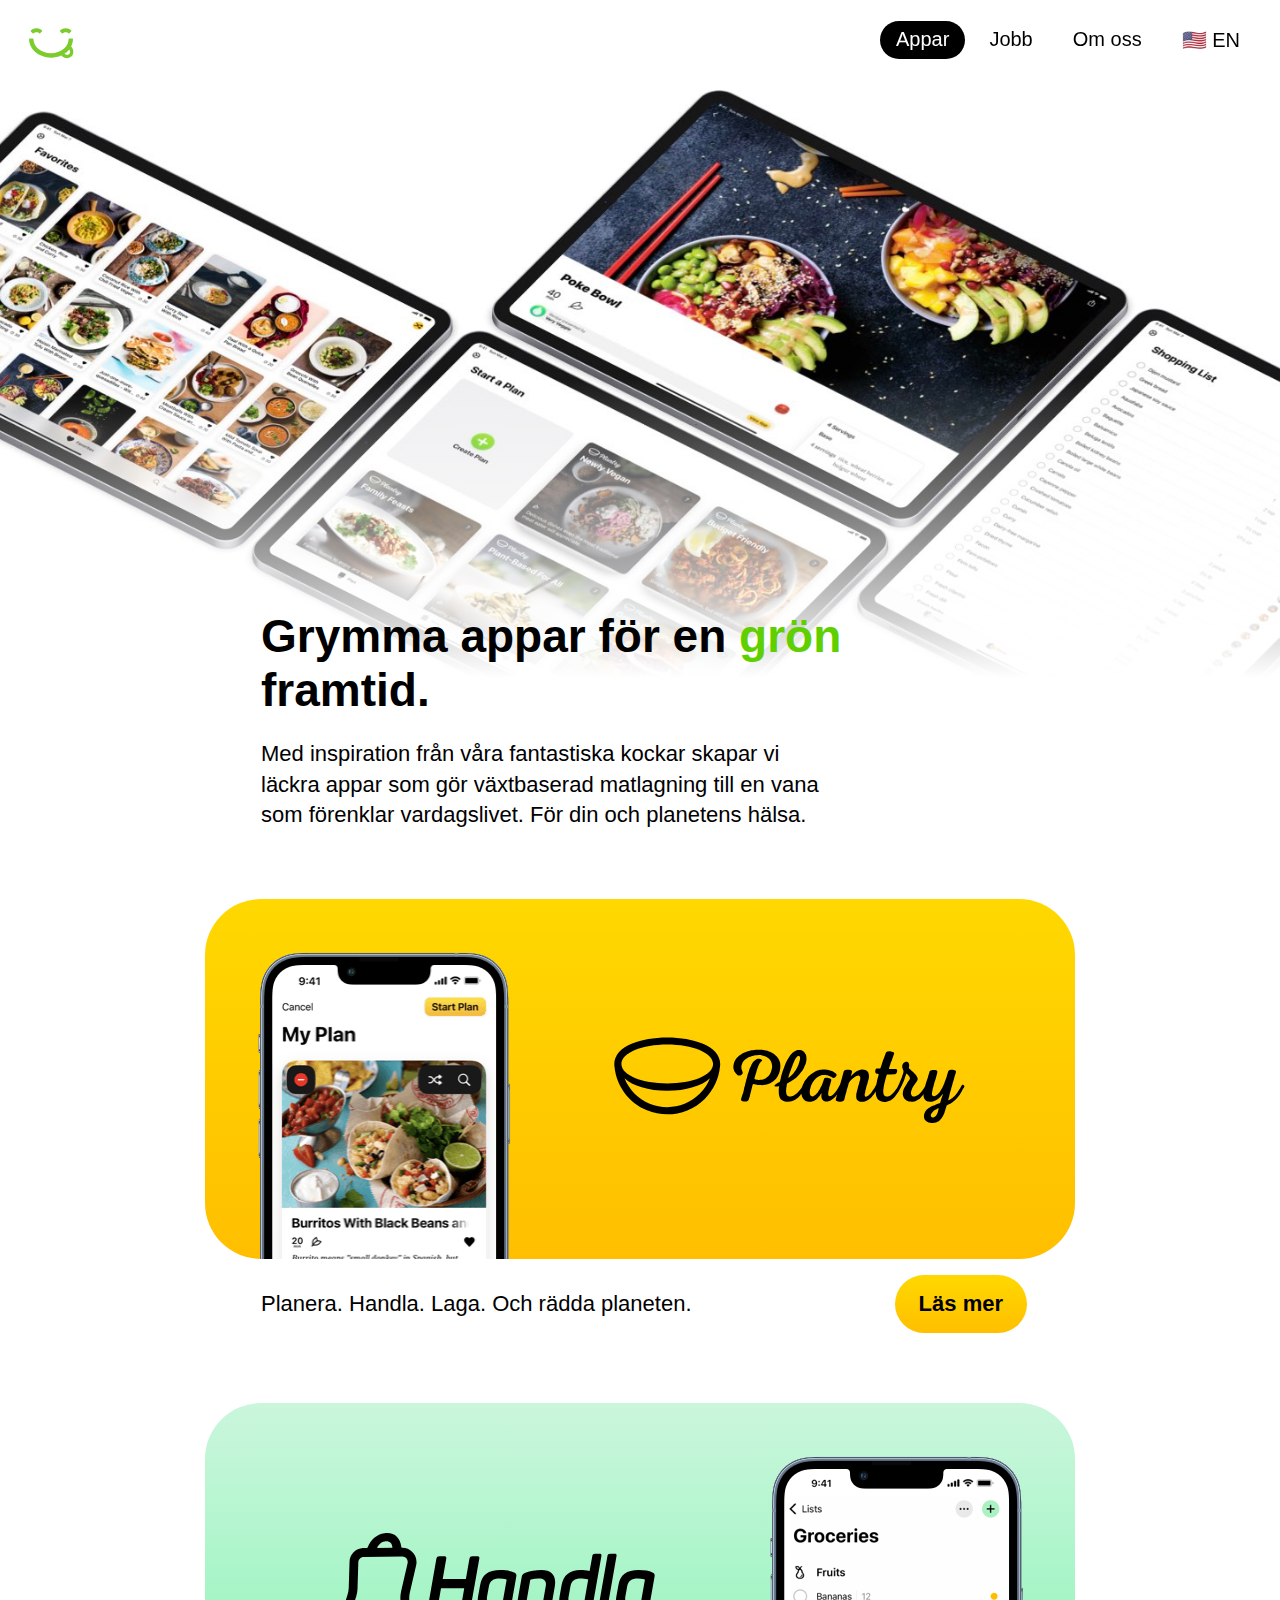
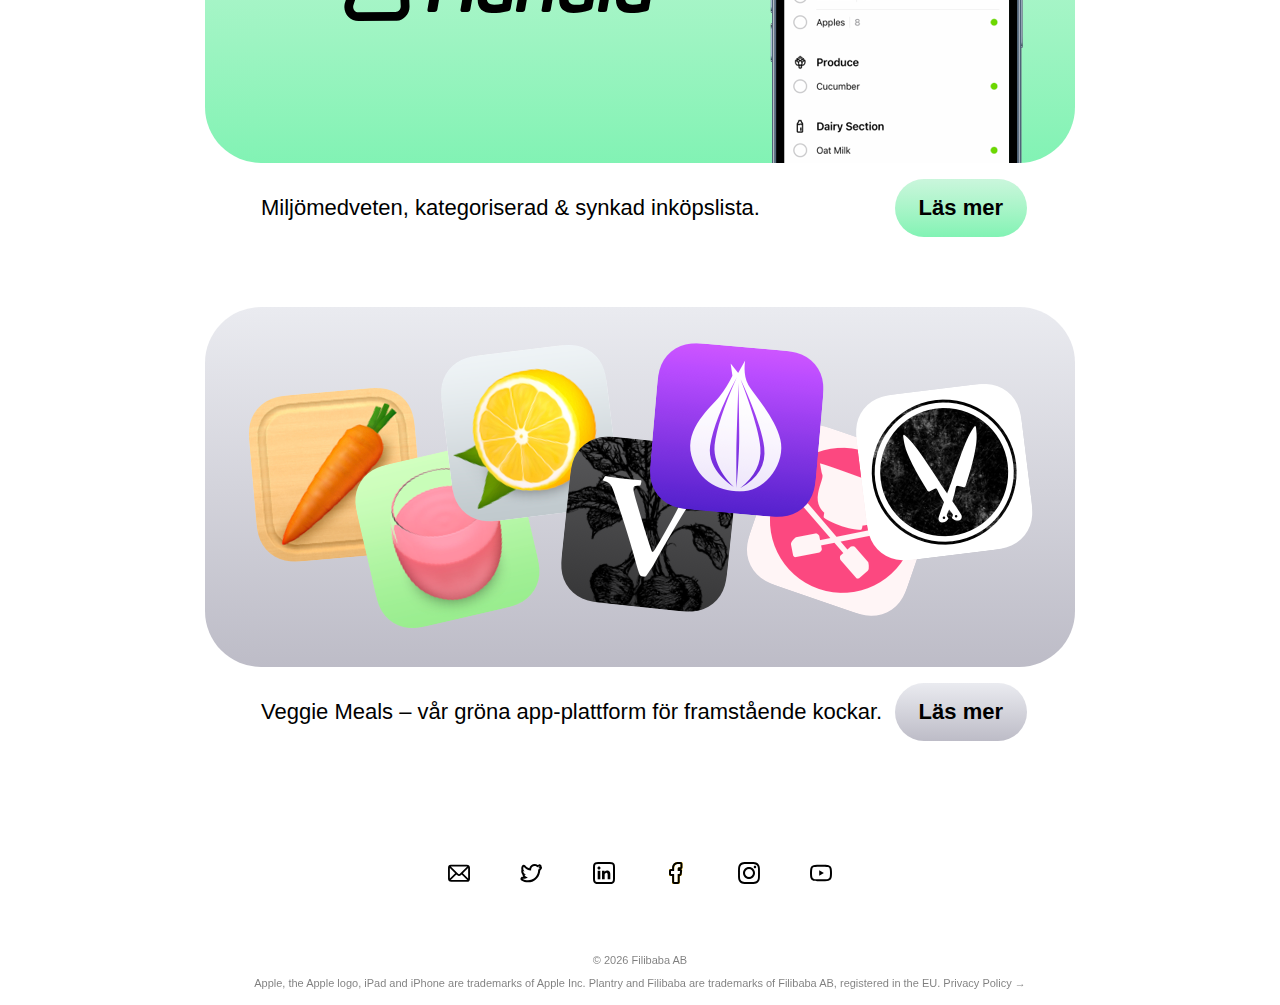
==== se/index.html @ 34b94536 "Add links to privacy policy" ====
<!DOCTYPE html>
<html lang="en">
  <head>
    <meta charset="utf-8">
    <meta name='viewport' content='initial-scale=1, viewport-fit=cover'>
    <title>Filibaba – Grymma appar för en grön framtid</title>
    <meta name="description"
    content="Vi skapar läckra appar som gör växtbaserad matlagning till en vana som förenklar vardagslivet. För din och planetens hälsa.">
    <meta property="og:title" content="Filibaba – Grymma appar för en grön framtid">
	<meta property="og:type" content="website">
	<meta property="og:description" content="Vi skapar läckra appar som gör växtbaserad matlagning till en vana som förenklar vardagslivet. För din och planetens hälsa.">
	<meta property="og:image" content="../gfx/social-large.jpg">
    <meta name="twitter:image:src" content="../gfx/social-large.jpg">
    <meta name="twitter:creator" content="@filibaba">
    <meta name="twitter:title" content="Filibaba – Grymma appar för en grön framtid">
    <meta name="twitter:description" content="Vi skapar läckra appar som gör växtbaserad matlagning till en vana som förenklar vardagslivet. För din och planetens hälsa.">
    <meta name="twitter:site" content="@filibaba">
    <meta name="twitter:card" content="summary_large_image">
    <meta name="twitter:image" content="../gfx/social-large.jpg">
    
    <link rel="stylesheet" href="../styles.css">
    <link rel="shortcut icon" href="../gfx/favicon.ico">
    <link rel="apple-touch-icon" href="../gfx/touch-icon-iphone.png">
    <link rel="apple-touch-icon" sizes="152x152" href="../gfx/touch-icon-ipad.png">
    <link rel="apple-touch-icon" sizes="180x180" href="../gfx/touch-icon-iphone-retina.png">
    <link rel="apple-touch-icon" sizes="167x167" href="../gfx/touch-icon-ipad-retina.png">
  </head>  
  
  <body>
    
    <div class="site-nav">
      <div class="site-nav-left">
        <a href="index.html" class="filibaba-logo"><img src="../gfx/filibaba.svg" alt="Filibaba logo"></a>
      </div>
      <div class="site-nav-right">
        <a href="index.html"><div class="site-nav-regular site-nav-active">Appar</div></a>
        <a href="creators.html" class="site-nav-regular">Jobb</a>
        <a href="about.html" class="site-nav-regular">Om oss</a>
        <a href="../index.html" class="site-nav-regular">🇺🇸 EN</a>
      </div>
    </div>
  
    <picture class="header-picture">
      <source srcset="../gfx/headerDark.jpg, ../gfx/headerDark@2x.jpg 2x" media="(prefers-color-scheme: dark)">
      <source srcset="../gfx/header.jpg, ../gfx/header@2x.jpg 2x">
      <img src="../gfx/header.png" alt="Filibaba apps on iPads" height="774" width="1883">
    </picture>
    
    <div class="purpose-gradient">
      <img src="../gfx/spacer.gif" width="100%" height="400">
      <div class="filibaba-purpose smaller">
        <h1>Grymma appar för en<span class="green"> grön </span>framtid.</h1>
        <p>Med inspiration från våra fantastiska kockar skapar vi läckra appar som gör växtbaserad matlagning till en vana som förenklar vardagslivet. För din och planetens hälsa.</p>
      </div>
    </div>
    
      <div class="card-wrapper">
        <a href="https://www.plantry.app/se/index.html">
          <div class="card gradient-plantry">
            <img src="../gfx/plantry-logo.svg" alt="Plantry logo" class="card-plantry-logo-mobile">
            <picture class="card-phones">
              <source srcset="../gfx/plantry-dark.png, ../gfx/plantry-dark@2x.png 2x, ../gfx/plantry-dark@3x.png 3x" media="(prefers-color-scheme: dark)">
              <source srcset="../gfx/plantry-light.png, ../gfx/plantry-light@2x.png 2x, ../gfx/plantry-light@3x.png 3x">
              <img src="../gfx/plantry-light.png" alt=“Plantry app” class="card-phone-plantry" width="253" height="307">
            </picture>
            <img src="../gfx/plantry-logo.svg" alt="Plantry logo" class="card-plantry-logo">
          </div>
        </a>
        <div class="card-accessories">
          <p>Planera. Handla. Laga. Och rädda planeten.</p>
          <a href="https://www.plantry.app/se/index.html"><div class="button-learn-more gradient-plantry">Läs mer</div></a>
        </div>
      </div>
    
      <div class="card-wrapper">
        <a href="https://handlagrocerylist.app/se/index.html">
          <div class="card gradient-handla">
            <img src="../gfx/handla-logo.svg" alt="Handla logo" class="card-handla-logo">
            <picture class="card-phones">
              <source srcset="../gfx/handla-dark.png, ../gfx/handla-dark@2x.png 2x, ../gfx/handla-dark@3x.png 3x" media="(prefers-color-scheme: dark)">
              <source srcset="../gfx/handla-light.png, ../gfx/handla-light@2x.png 2x, ../gfx/handla-light@3x.png 3x">
              <img src="../gfx/handla-light.png" alt=“Handla app” class="card-phone-handla" width="253" height="307">
            </picture>
          </div>
        </a>
        <div class="card-accessories">
          <p>Miljömedveten, kategoriserad & synkad inköpslista.</p>
          <a href="https://handlagrocerylist.app/se/index.html"><div class="button-learn-more gradient-handla">Läs mer</div></a>
        </div>
      </div>
      
      <div class="card-wrapper">
        <a href="../meals/se/veggiemeals.html">
          <div class="card gradient-meals card-vertical-align">
            <picture>
              <source srcset="../gfx/meals.png, ../gfx/meals@2x.png 2x">
              <img src="../gfx/meals.png" alt=“Plantry app” class="card-illustration-meals">
            </picture>
            <picture  class="card-illustration-meals-mobile">
              <source srcset="../gfx/meals-mobile.png, ../gfx/meals-mobile@2x.png 2x">
              <img src="../gfx/meals.png" alt=“Plantry app”>
            </picture>
          </div>
        </a>
        <div class="card-accessories">
          <p>Veggie Meals – vår gröna app-plattform för framstående kockar.</p>
          <a href="../meals/se/veggiemeals.html"><div class="button-learn-more gradient-meals">Läs mer</div></a>
        </div>
      </div>
    
    <footer>  
      <div class="social-footer invertInDarkMode">
				<a href="mailto:hello@filibaba.com"><img src="../gfx/socialEmail.svg" alt="Email" width="24" height="24"></a>
				<a href="http://twitter.com/filibaba"><img src="../gfx/socialTwitter.svg" alt="Twitter" width="24" height="24"></a>
        <a href="https://www.linkedin.com/company/filibaba/"><img src="../gfx/socialLinkedIn.svg" alt="LinkedIn" width="24" height="24"></a>
				<a href="https://www.facebook.com/filibaba"><img src="../gfx/socialFacebook.svg" alt="Facebook" width="24" height="24"></a>
				<a href="https://www.instagram.com/filibabaapps/"><img src="../gfx/socialInstagram.svg" alt="Instagram" width="24" height="24"></a>
				<a href="https://www.youtube.com/user/FilibabaHB"><img src="../gfx/socialYouTube.svg" alt="YouTube" width="24" height="24"></a>
      </div>      
    
      <p class="copyright">
        &copy; <script>document.write(new Date().getFullYear());</script>
        Filibaba AB
      </p>
      <p class="apple-notice">
        Apple, the Apple logo, iPad and iPhone are trademarks of Apple Inc. Plantry and Filibaba are trademarks of Filibaba AB, registered in the EU. <a href="https://www.filibaba.com/privacypolicy.html">Privacy Policy →</a>
      </p>
    </footer>
    
  </body>
</html>
---- styles.css ----
@charset "UTF-8";


/* CSS copied from styles.css (Plantry stylesheet) */

html {
  font-family: -apple-system, BlinkMacSystemFont, Helvetica, sans-serif;
  -webkit-text-size-adjust: 100%; /* Prevent font scaling in landscape while allowing user zoom */
}

body {
	background-color: #fff;
	margin: 0;
}

	A:link {text-decoration: none; color: black;}
	A:visited {text-decoration: none; color: black;}
	A:active {text-decoration: none; color: black;}
	A:hover {text-decoration: none; color: black;}
	A:focus {outline: 0;}

/* Site nav */

.site-nav{
  position: fixed;
  width: 100vw;
  z-index: 100;
  background-color:rgba(255,255,255,.6);
  backdrop-filter:blur(60px);
  -webkit-backdrop-filter:blur(60px);
}

.site-nav a:active{
  opacity: 0.7;
}

.site-nav-left{
  float: left;
  margin-left: 20px;
	display: flex;
	align-items: center;
	height: 80px;
}

.site-nav-right{
  float: right;
  margin-right: 20px;
  font-size: 20px;
	display: flex;
	justify-content: center;
	align-items: center;
	height: 80px;
}
  
.site-nav-regular{
  color: black;
  opacity: 1.0;
  border-radius: 100px;
  padding: 7px 16px 8px 16px;
  margin: 0 4px 0 4px;
  transition: opacity 0.3s;
}

.site-nav-regular:hover {
  background-color: rgba(120, 120, 128, 0.16);
  color: black;
  border-radius: 100px;
  transition: opacity 0.15s;
}

.site-nav-active {
  background-color: black;
  color: white;
  margin: 0 4px 0 4px;
}

.site-nav-active:hover {
  background-color: black;
  color: white;
}


/* Site nav responsive */

@media (max-width: 1112px){
  .site-nav-left, .site-nav-right{
  	height: 72px;
  }
}


@media (max-width: 640px){

  .site-nav-left, .site-nav-right{
  	height: 64px;
  }
  
  .site-nav-left, .site-nav-right{
    margin-left: 16px;
    margin-right: 12px;
  }

  .filibaba-logo img{
    width: 48px;
    height: auto;
  }   

  .site-nav-regular {
    font-size: 15px;
    margin: 0 2px 0 2px;
    padding: 7px 10px 8px 10px;
  }
}

@media (max-width: 360px){
  .filibaba-logo{
    display: none;
  }
  
  .site-nav-regular {
    margin: 0 1px 0 1px;
  }
}






/* Front page hero */

.header-picture {
  display: inline-block;  
  width: 100vw; 
  min-height: 50vh;
  overflow: hidden; 
}

.header-picture img {
  margin-top: 90px;
  display: block;
  width: 130vw;
  height: auto;
  margin-left: -15vw;
  object-fit: cover;
  background-repeat: no-repeat;
}

.filibaba-purpose {
  max-width: 758px;
	text-align: left;
	padding-top: 200px;
	margin: -400px auto 0px auto;
	position: relative;
}

.purpose-gradient img {
  position: absolute;
	background-image:  linear-gradient(rgba(255,255,255,0), white 75%);
}

.filibaba-purpose h1 {
  font-size: 56px;
  position: relative;
  margin-bottom: 0;
}

.smaller h1 {
  font-size: 46px;
}

.filibaba-purpose p {
  font-size: 22px;
  line-height: 1.4;
  max-width: 580px;
}

.green {
  color: #7DCC2D;
}



/* Front page cards */

.card-wrapper {
  margin: 68px auto 0px auto;
  max-width: 870px;
}

.card {
  border-radius: 56px;
  background-color: #ccc;
  height: 360px;
  max-width: 870px;
  transition: 0.4s;
  overflow: hidden;
}

.card-accessories {
  height: 60px;
  margin-top: 16px;
  align-items: baseline;
}

.card-accessories p {
  font-size: 22px;
  float: left;
  margin: 16px 0px 16px 56px;
}

.button-learn-more {
  float: right;
  color: black;
  background-color: #ccc;
  border-radius: 100px;
  text-align: center;
  padding: 16px 24px 16px 24px;
  font-size: 22px;
  font-weight: 600;  
  margin-right: 48px;
  transition: 0.2s;
}

.card-phone-plantry {
  margin-top: 53px;
  margin-left: 53px;
}

.card-plantry-logo {
  margin-bottom: 135px;
  margin-left: 98px;
}

.card-handla-logo {
  margin-bottom: 141px;
  margin-left: 137.5px;
}

.card-phone-handla {
  margin-top: 53px;
  margin-left: 110px;
}

.card-vertical-align {
	display: flex;
	justify-content: center;
	align-items: center;
}

.card:hover {
  box-shadow:0 16px 64px rgba(0, 0, 0, 0.08);
}

.button-learn-more:hover, .button-contact:hover {
  box-shadow:0 4px 24px rgba(0, 0, 0, 0.06);
}

.gradient-plantry {
  background-image: -webkit-linear-gradient(#FFDA00 0%, #FDC200 100%)
}

.gradient-plantry:hover {
  background-image: -webkit-linear-gradient(#FFE100 0%, #FDCF00 100%);
}

.gradient-plantry:active {
  background-image: -webkit-linear-gradient(#FDC200 0%, #FFDA00 100%);
}

.gradient-handla {
  background-image: -webkit-linear-gradient(#D3F5DE 0%, #9EF0B9 100%)
}

.gradient-handla:hover {
  background-image: -webkit-linear-gradient(#DBF7E4 0%, #B2F3C7 100%);
}

.gradient-handla:active {
  background-image: -webkit-linear-gradient(#9EF0B9 0%, #D3F5DE 100%);
}

.gradient-meals {
  background-image: -webkit-linear-gradient(#EAEBF0 0%, #BDBCC7 100%)
}

.gradient-meals:hover {
  background-image: -webkit-linear-gradient(#EFF0F4 0%, #C5C5CE 100%);
}

.gradient-meals:active {
  background-image: -webkit-linear-gradient(#BDBCC7 0%, #EAEBF0 100%);
}

.gradient-green {
  background-image: -webkit-linear-gradient(#A3DB42 0%, #7CCC2D 100%)
}

.gradient-green:hover {
  background-image: -webkit-linear-gradient(#EFF0F4 0%, #C5C5CE 100%);
}

.gradient-green:active {
  background-image: -webkit-linear-gradient(#7CCC2D 0%, #A3DB42 100%);
}

/* Wide gamut display support */

@supports (color: color(display-p3 0 0 0 / 1)) {
  
  .green {
    color: color(display-p3 0.49 0.8 0.176 / 1);
  }
  
  .gradient-plantry {
    background-image: -webkit-linear-gradient(color(display-p3 1 0.854 0 / 1) 0%, color(display-p3 0.992 0.76 0 / 1) 100%);
  }
  
  .gradient-plantry:hover {
    background-image: -webkit-linear-gradient(color(display-p3 1 0.882 0 / 1) 0%, color(display-p3 0.992 0.8 0 / 1) 100%);
  }
  
  .gradient-plantry:active {
    background-image: -webkit-linear-gradient(color(display-p3 0.992 0.76 0 / 1) 0%, color(display-p3 1 0.854 0 / 1) 100%);
  }
  
  .gradient-handla {
    background-image: -webkit-linear-gradient(color(display-p3 0.827 0.96 0.87 / 1) 0%, color(display-p3 0.619 0.941 0.725 / 1) 100%);
  }
  
  .gradient-handla:hover {
    background-image: -webkit-linear-gradient(color(display-p3 0.859 0.967 0.894 / 1) 0%, color(display-p3 0.698 0.952 0.78 / 1) 100%);
  }
  
  .gradient-handla:active {
    background-image: -webkit-linear-gradient(color(display-p3 0.619 0.941 0.725 / 1) 0%, color(display-p3 0.827 0.96 0.87 / 1) 100%);
  }

  .gradient-green {
    background-image: -webkit-linear-gradient(color(display-p3 0.639 0.859 0.259 / 1) 0%, color(display-p3 0.486 0.8 0.176 / 1) 100%);
  }
  
  .gradient-green:hover {
    background-image: -webkit-linear-gradient(color(display-p3 0.71 0.89 0.404 / 1) 0%, color(display-p3 0.592 0.839 0.341 / 1) 100%);
  }
  
  .gradient-green:active {
    background-image: -webkit-linear-gradient(color(display-p3 0.486 0.8 0.176 / 1) 0%, color(display-p3 0.639 0.859 0.259 / 1) 100%);
  }
}




/* Social Buttons */

.social {
  margin-top: 40px;
  margin-bottom: 40px;
}

.sociallink {
  height: 50px;
  line-height: 50px;
  vertical-align: middle;
  position: relative;
	display: inline-block;
	text-align: left;
  width: 100%;
  text-decoration: none;
}

.sociallink-separator {
  height: 1px;
  background-color: #E6E6E6;
  width: -moz-calc(100% - 44px);
  width: -webkit-calc(100% - 44px);
  width: calc(100% - 44px);
  margin-left: 44px;
  position: relative;
}

.sociallink img {
  vertical-align: middle;
  margin-right: 20px;
}

.social a:link, .social a:visited, .social a:active {
  text-decoration: none;
	color: black;
}

.social a:hover {
  text-decoration: none;
	color: #737373;
	opacity: 45%;
}



/* Copyright */

footer {
  text-align: center;
  padding: 16px;
}

footer p {
  color: #000;
  opacity: 0.5;
  font-weight: normal;
  font-size: 11px;
}

footer a {
  color: #000;
  font-weight: normal;
  font-size: 11px;
}

footer a:hover {
  opacity: 0.5;
}

footer a:active {
  opacity: 0.7;
}

.copyright, .apple-notice {
	margin-bottom: 0;
	margin: 0 1 0vw;
}

.social-footer {
  padding: 0;
  margin: 0;
}

.social-footer img {
  padding: 22px;
  margin-top: 80px;
  margin-bottom: 32px;
}




/* Creator page */

#content {
	width: 100%;
  height: 100%;
  padding-top: 160px;
  overflow-x: hidden;
  color: black;
  opacity: 1.0;
	font-size: 15px;
	line-height: 1.4;
}

.headline {
  font-size: 32px;
  font-weight: bold;
  margin: 0;
}

#creator {
	background-size: 100% auto;
	background-repeat: no-repeat;	
	font-size: 18px;
	text-align: left;
	color: black;
	line-height: 1.4;
	padding-left: 25vw;
	padding-right: 25vw;
	margin-bottom: 60px;
	margin-top: 0;
}

#creator li {
  margin: 14px 0px 14px 0px;
}

#creator h2 {
	font-weight: bold;
	font-size: 22px;
}

.button-contact {
  width: 180px;
  color: black;
  background-color: #ccc;
  border-radius: 100px;
  text-align: center;
  padding: 16px 24px 16px 24px;
  font-size: 22px;
  font-weight: 600;  
  margin-top: 32px;
  margin-bottom: 64px;
  transition: 0.2s;
}




/* About Page*/

#about {
	text-align: center;
	padding: 0;
  margin: 0;
 }

#about h1 {
	font-weight: 500;
	font-size: 35px;	
	padding: 0;
	margin: 0;
}

#mission {	
	font-size: 18px;
	text-align: left;
	line-height: 1.4;
	padding-left: 25vw;
	padding-right: 25vw;
}

.separator-fat{
  height: 5px;
  background-color: #F2F2F2;
  width: 520px;
	position: relative;
	display: inline-block;
	vertical-align: top;
	text-align: center;
  border-radius: 5px;
  margin-bottom: 30px;
}

.advisory-board-header  {
  color: black;
}






/* Head shots */

.portrait {
	position: relative;
	display: inline-block;
	vertical-align: top;
	width: 130px;
	text-align: center;
	line-height: 1.6;
	margin-bottom: 30px;
}

.portrait h2 {
	font-variant: small-caps;
	font-size: 11px;
	font-weight: 400;
	margin: 0;
	padding: 0;
}

.avatar {
	width: 82px;
	height: 82px;
	position: relative;
	display: inline-block;
	vertical-align: top;
	margin-bottom: 10px;
	background: #ececec;
	border-radius: 41px;
}

#jenny {
	background: url(gfx/portrait_jenny@2x.png);
	background-size: 82px 82px;
	background-repeat: no-repeat;
}

#viktor {
	background: url(gfx/portrait_viktor@2x.png);
	background-size: 82px 82px;
	background-repeat: no-repeat;
}

#robert {
	background: url(gfx/portrait_robert@2x.png);
	background-size: 82px 82px;
	background-repeat: no-repeat;
}

#max {
	background: url(gfx/portrait_max@2x.png);
	background-size: 82px 82px;
	background-repeat: no-repeat;
}

#simon {
	background: url(gfx/portrait_simon@2x.png);
	background-size: 82px 82px;
	background-repeat: no-repeat;
}

#rain {
	background: url(gfx/portrait_rain@2x.png);
	background-size: 82px 82px;
	background-repeat: no-repeat;
}

#sara {
	background: url(gfx/portrait_sara@2x.png);
	background-size: 82px 82px;
	background-repeat: no-repeat;
}

a.avatarlink {
	width: 108px;
	height: 108px;
  overflow: hidden;
  text-decoration: none;
  display: block;
}





/* Large monitor padding */
	
@media (min-width:1636px) {

	#creator, #mission {
		padding-left: 33%;
		padding-right: 33%;
	}
	
}


/* Tablet */
	
@media (max-width:920px) {
  
  .header-picture img {
    width: 200vw;
    margin-left: -50vw;
  }    
  
  .card-wrapper {
    margin-left: 32px;
    margin-right: 32px;
  }  
  
   .filibaba-purpose {
    margin-left: 88px;
    margin-right: 88px;     
   }
  
  
  .button-learn-more {
    display: none;
  }

  .card-wrapper {
    width 98%;
  }

 .card-plantry-logo, .card-handla-logo {
    display: inline;
    width: 36%;
    margin-left: 8%;
    margin-right: 0;
  }

  .card-phone-handla {
    margin-left: 8%;
    align-self: flex-end;
  }
    
  .card-illustration-meals {
    width: 92%;
    height: auto;
    margin: 10% 4%; 
  }  

	#creator, #mission {
		padding-left: 12%;
		padding-right: 12%;
	}
	
}






/* Mobile */

@media (max-width: 640px){

  /* Front page */
  
  .header-picture img {
    width: 400vw;
    min-height: 600px;
    margin-left: -140vw;
  }  
  
  .filibaba-purpose h1 {
    font-size: 32px;
    position: relative;
    margin-bottom: 0;
  }
  
  .filibaba-purpose p {
    font-size: 18px;
    line-height: 1.4;
  }
  
  .filibaba-purpose {
    margin-bottom: 64px;
  }
  
  .card-wrapper, .filibaba-purpose {
    margin-left: 24px;
    margin-right: 24px;
  }
  
  .card-wrapper {
    margin-top: 40px;
  }

  .card {
    border-radius: 28px;
    height: auto;
    min-height: 400px;
    width: 100%;
  }
  
  .card img {
    vertical-align: middle;
  }
    
  .card-accessories {
    margin-top: 24px;
    align-items: baseline;
  }
  
  .card-accessories p {
    font-size: 18px;
    line-height: 1.4;
    float: none;
    margin: 0px 8%;
  }
  
  .button-learn-more {
    display: none;
  }

  .card-phones img {
    width: 84%;
    height: auto;
    margin: 8% 8% 0px 8%;
  }

  .card-plantry-logo {
    display: none;
  }

  .card-plantry-logo-mobile, .card-handla-logo {
    display: inline;
    width: 68%;
    margin: 14% 16% 4% 16%;
  }

  .card-illustration-meals {
    display: none;    
  }
    
  .card-illustration-meals-mobile {
    display: inline;    
  }
  
  .card-illustration-meals-mobile img {
    width: 92%;
    height: auto;
    margin: 12% 4%; 
  }
    
  .copyright, .apple-notice {
  	margin-bottom: 0;
  	margin: 0 1 0vw;
  }
  
  .social-footer {
    padding: 0;
    margin: 0;
  }
  
  .social-footer img {
    padding: 14px;
    margin-top: 24px;
    margin-bottom: 24px;
  }

  /* Creators & about page */
	#creator, #mission {
		padding-left: 24px;
		padding-right: 24px;
	}
	
  .filibaba-animated-logo	{
    width: 170px;
    height: auto;
  }
  
  #content {
    padding-top: 120px;
  }
  
  .button-contact {
    width: auto;
    padding: 12px 24px 12px 24px;
    font-size: 18px;
    margin-top: 28px;
    margin-bottom: 54px;
  }
	  
}


@media (min-width: 641px){
    .card-plantry-logo-mobile, .card-illustration-meals-mobile {
      display: none;
    }
  }
  
@media (max-width: 321px){  
  .social-footer img {
    padding: 10px;
    margin-top: 80px;
    margin-bottom: 32px;
  }
}










/* Text and background color for dark mode */
@media (prefers-color-scheme: dark) {
  body {
    background-color: rgb(0, 0, 0);
    color: #fff;
  }
  
	A:link {text-decoration: none; color: white;}
	A:visited {text-decoration: none; color: white;}
	A:active {text-decoration: none; color: white;}
	A:hover {text-decoration: none; color: white;}
	a:focus {outline: 0;}
  
  .invertInDarkMode {
   -webkit-filter: invert(1);
   filter: invert(1);    
  }  
  
  .site-nav{
    background-color:rgba(0,0,0,.7);
  }

  .site-nav-regular,
  .site-nav-regular:hover
  {
    color: white;
  }
  
  .site-nav-regular:hover
  {
      background-color: rgba(256, 256, 256, 0.24);
  }
  
  .site-nav-active {
    color: black;
    background-color: white;
  }
  
  .site-nav-active:hover {
    color: black;
    background-color: white;  
  }

  .purpose-gradient img {
    position: absolute;
  	background-image:  linear-gradient(rgba(0,0,0,0), black 75%);
  }



  .separator,
  .sociallink-separator{
    background-color: rgba(255, 255, 255, 0.3);
  }
  
  
  /* Creator dark */
  #creator,
  #creator a:link,
  #creator a:visited,
  #creator a:active, 
  .headline {
  	color: white;
  }
  
  #creator a:hover {
  	color: rgba(255, 255, 255, 0.7);
  }
  
  
  
  /* About Page dark*/
  .separator-fat{
    background-color: rgba(255, 255, 255, 0.15);
  }
  
  #about,
  .portrait,
  .copyright,
  .apple-notice,
  .advisory-board-header {
    color: white;
  }
  

}
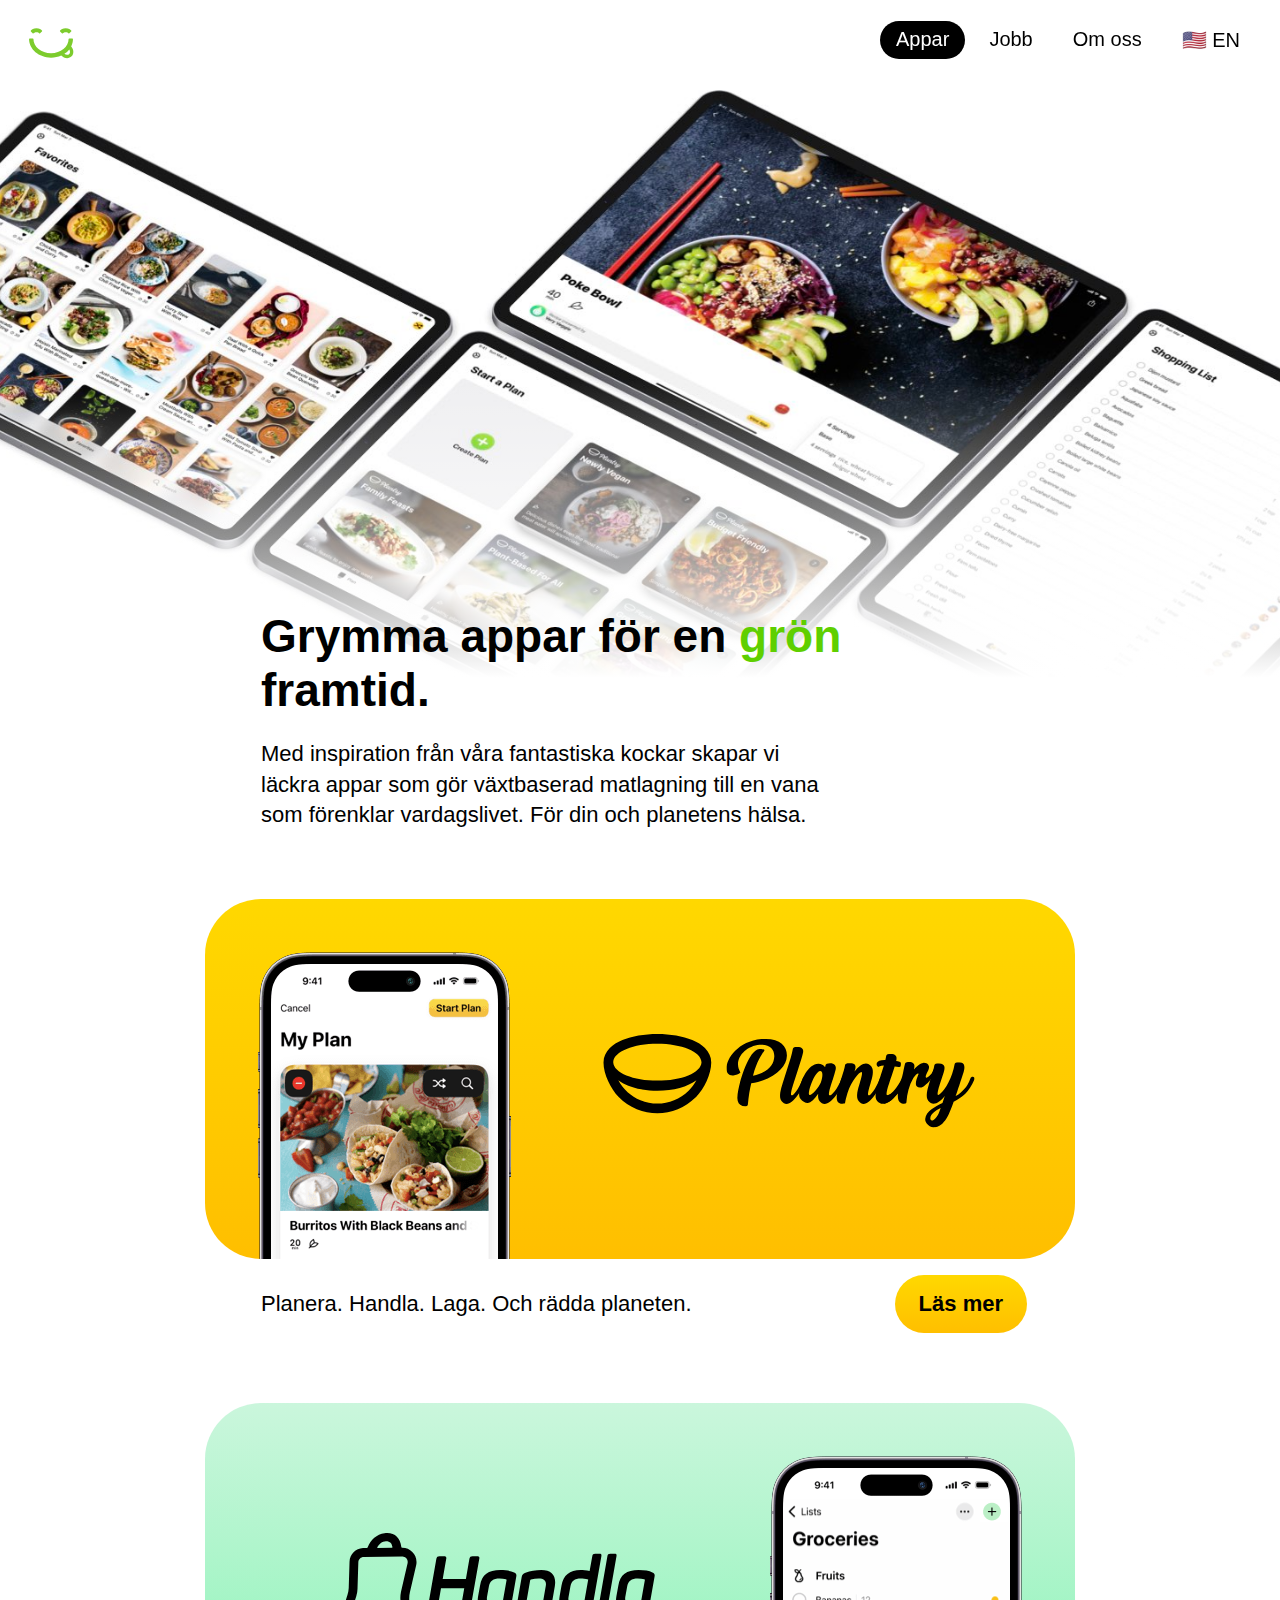
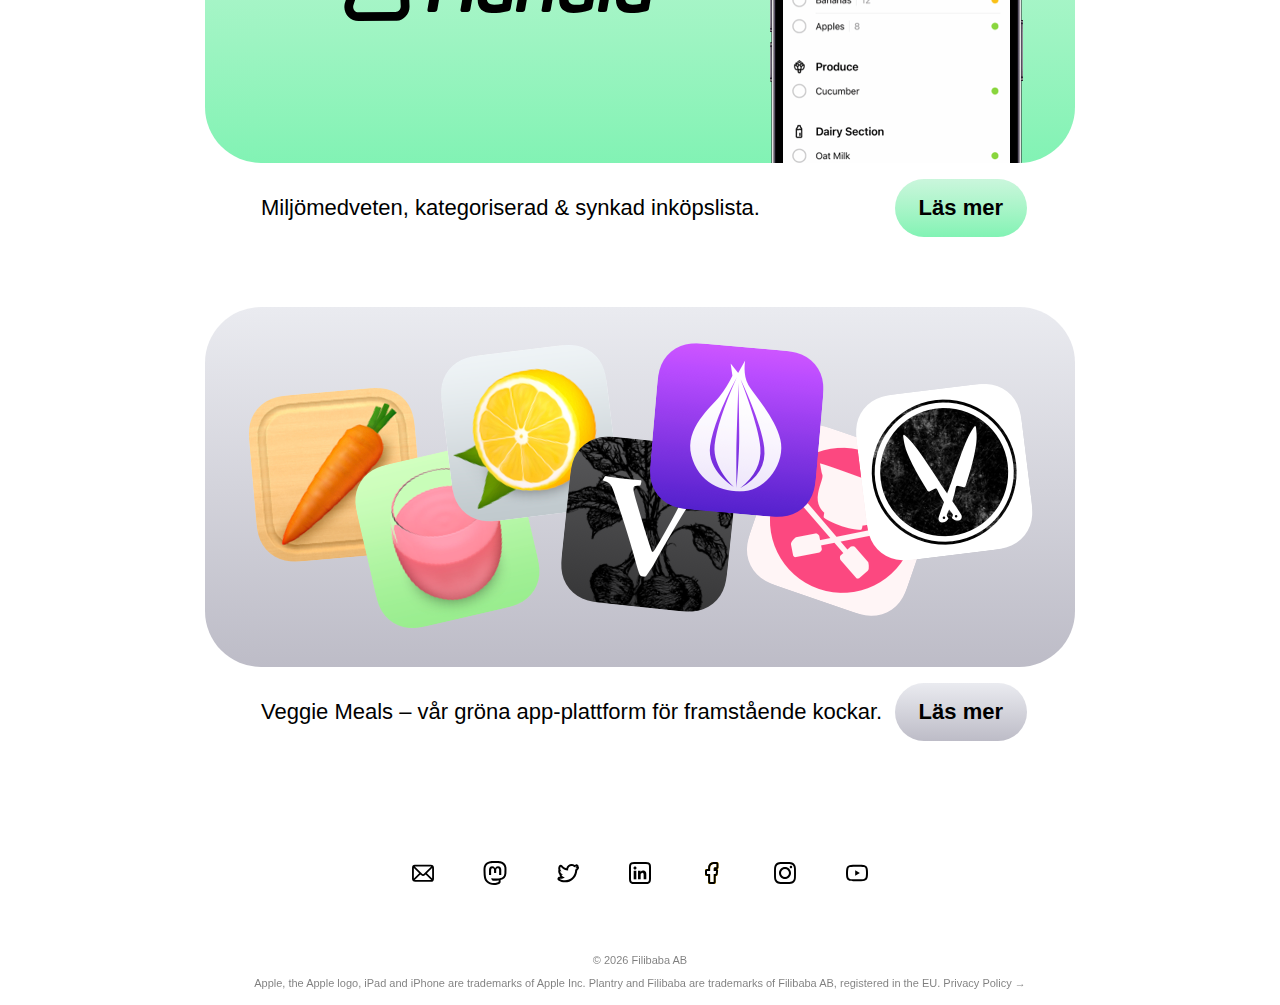
==== commit 0a3c622f: "Add mastodon account" ====
--- a/se/index.html
+++ b/se/index.html
@@ -111,6 +111,7 @@
     <footer>  
       <div class="social-footer invertInDarkMode">
 				<a href="mailto:hello@filibaba.com"><img src="../gfx/socialEmail.svg" alt="Email" width="24" height="24"></a>
+				<a href="https://mastodon.social/@filibaba"><img src="../gfx/socialDon.svg" alt="Mastodon" width="24" height="24"></a>
 				<a href="http://twitter.com/filibaba"><img src="../gfx/socialTwitter.svg" alt="Twitter" width="24" height="24"></a>
         <a href="https://www.linkedin.com/company/filibaba/"><img src="../gfx/socialLinkedIn.svg" alt="LinkedIn" width="24" height="24"></a>
 				<a href="https://www.facebook.com/filibaba"><img src="../gfx/socialFacebook.svg" alt="Facebook" width="24" height="24"></a>
--- a/styles.css
+++ b/styles.css
@@ -228,8 +228,8 @@
 }
 
 .card-plantry-logo {
-  margin-bottom: 135px;
-  margin-left: 98px;
+  margin-bottom: 130px;
+  margin-left: 84px;
 }
 
 .card-handla-logo {
@@ -806,7 +806,7 @@
   }
   
   .social-footer img {
-    padding: 14px;
+    padding: 10px;
     margin-top: 24px;
     margin-bottom: 24px;
   }
@@ -845,7 +845,7 @@
   
 @media (max-width: 321px){  
   .social-footer img {
-    padding: 10px;
+    padding: 6px;
     margin-top: 80px;
     margin-bottom: 32px;
   }
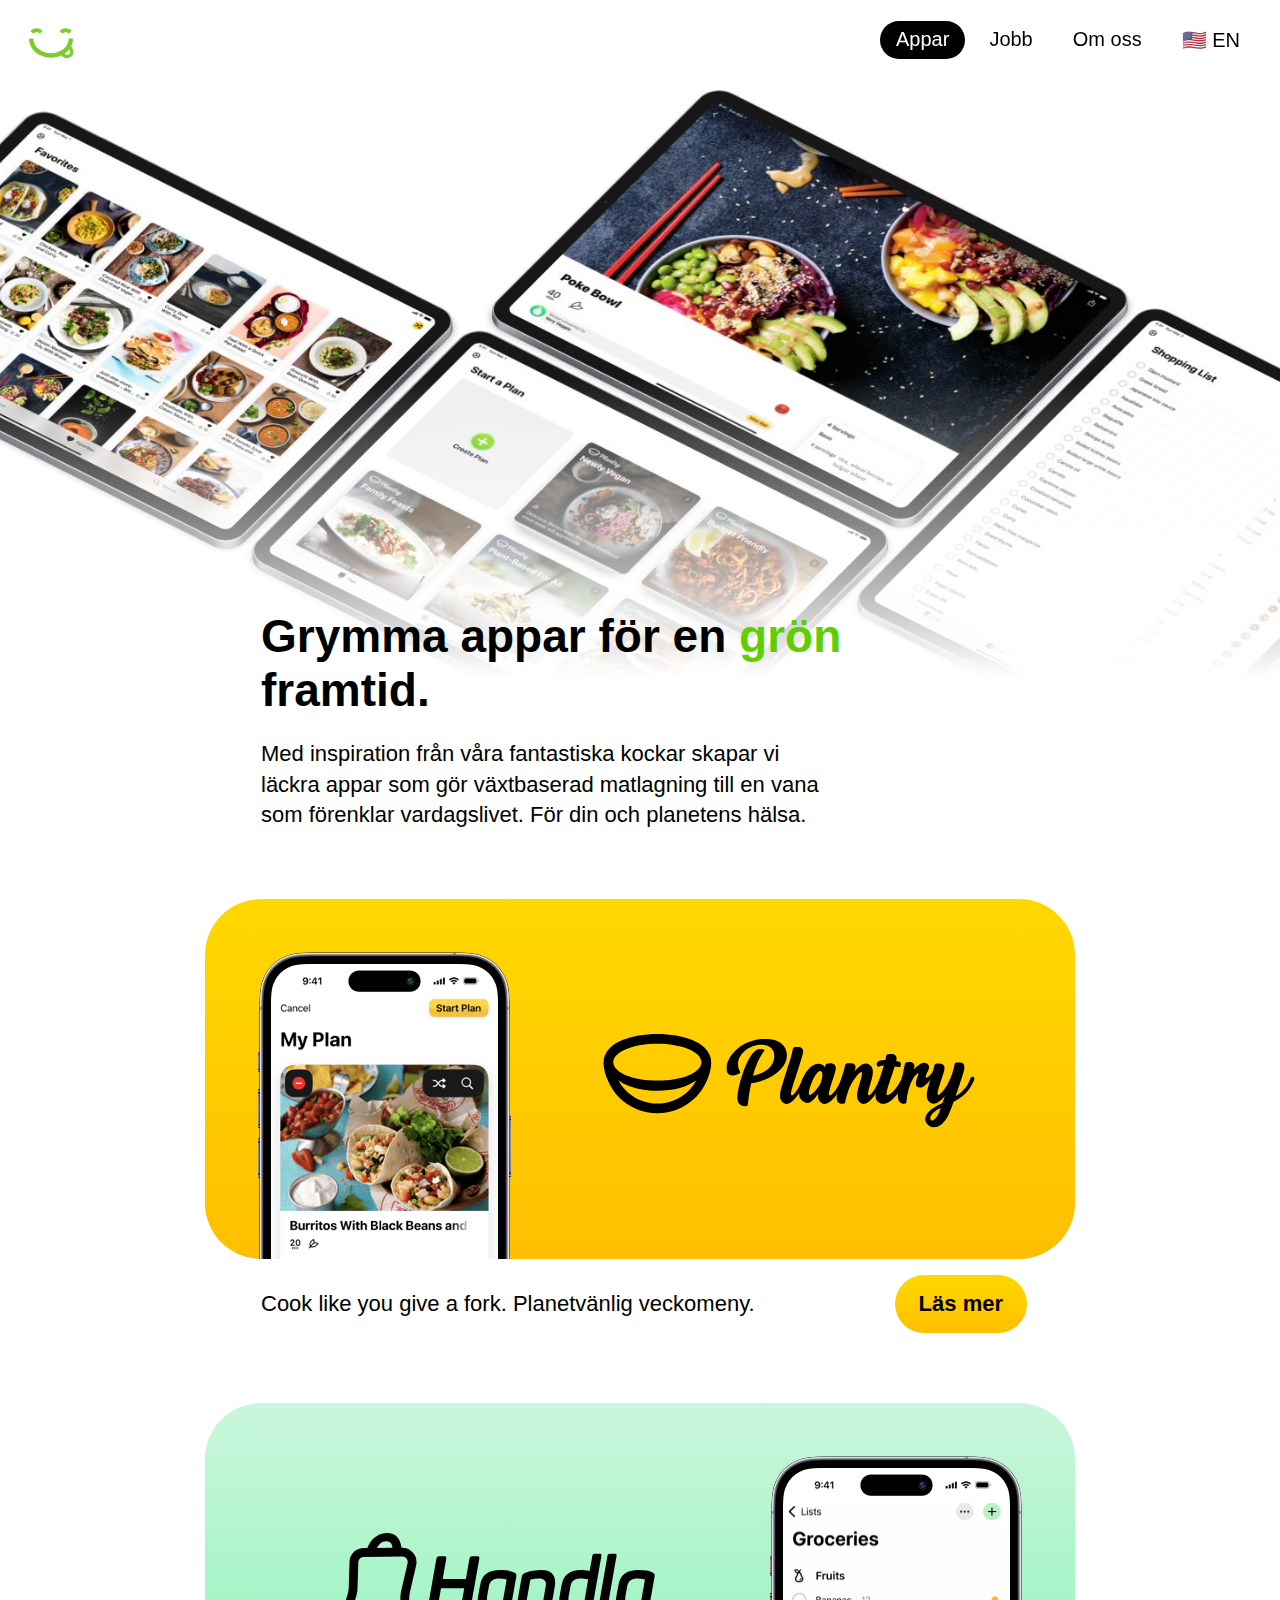
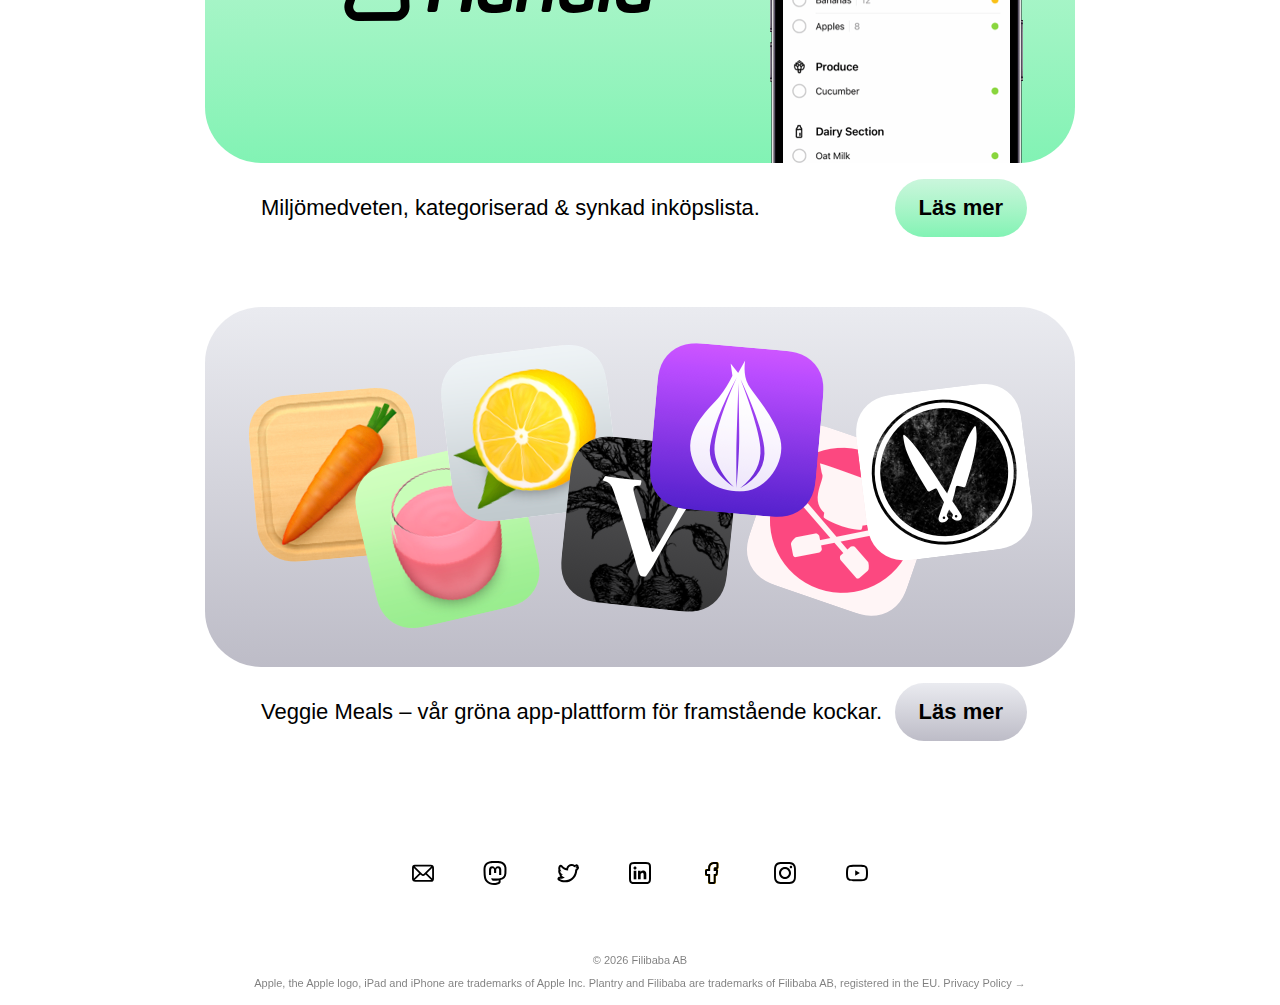
==== commit fbab91a5: "Update plantry copy" ====
--- a/se/index.html
+++ b/se/index.html
@@ -67,7 +67,7 @@
           </div>
         </a>
         <div class="card-accessories">
-          <p>Planera. Handla. Laga. Och rädda planeten.</p>
+          <p>Cook like you give a fork. Planetvänlig veckomeny.</p>
           <a href="https://www.plantry.app/se/index.html"><div class="button-learn-more gradient-plantry">Läs mer</div></a>
         </div>
       </div>
--- a/styles.css
+++ b/styles.css
@@ -429,6 +429,10 @@
 .copyright, .apple-notice {
 	margin-bottom: 0;
 	margin: 0 1 0vw;
+}
+
+.apple-notice{
+    padding-bottom: env(safe-area-inset-bottom);
 }
 
 .social-footer {
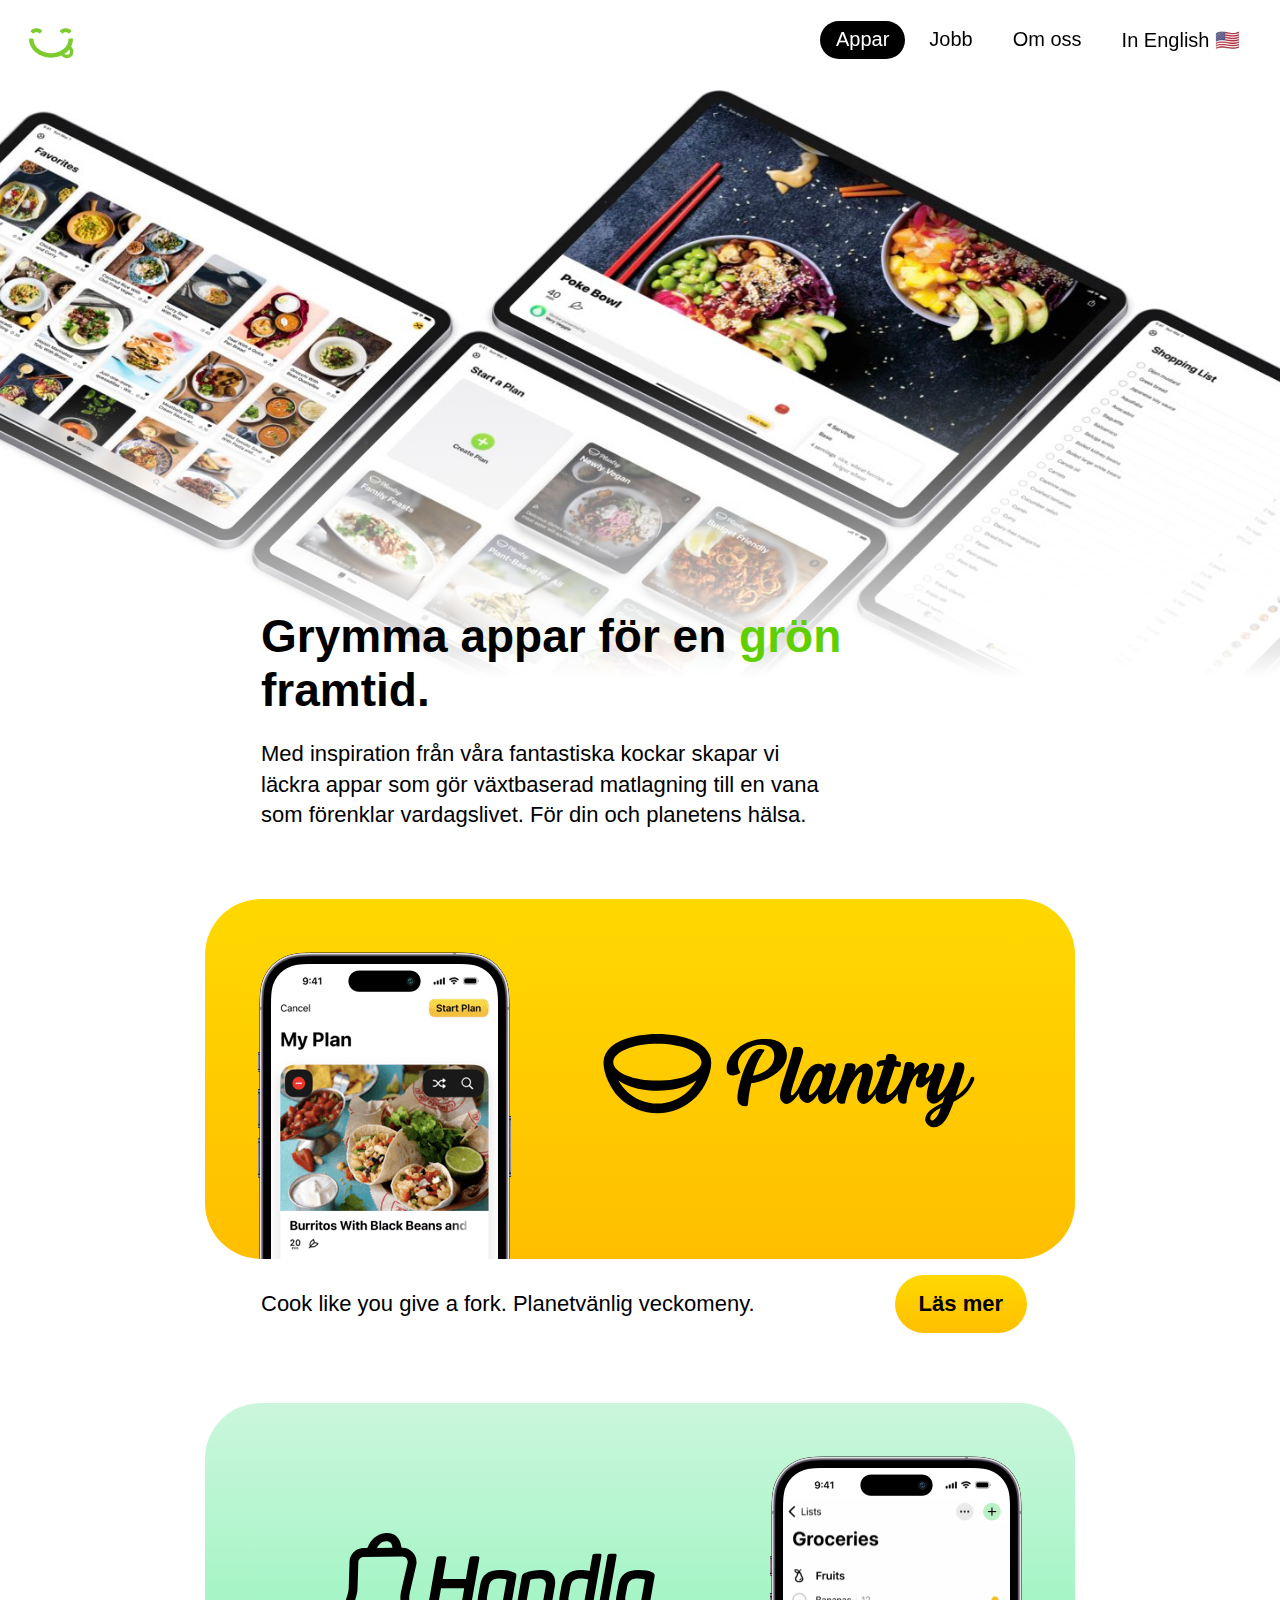
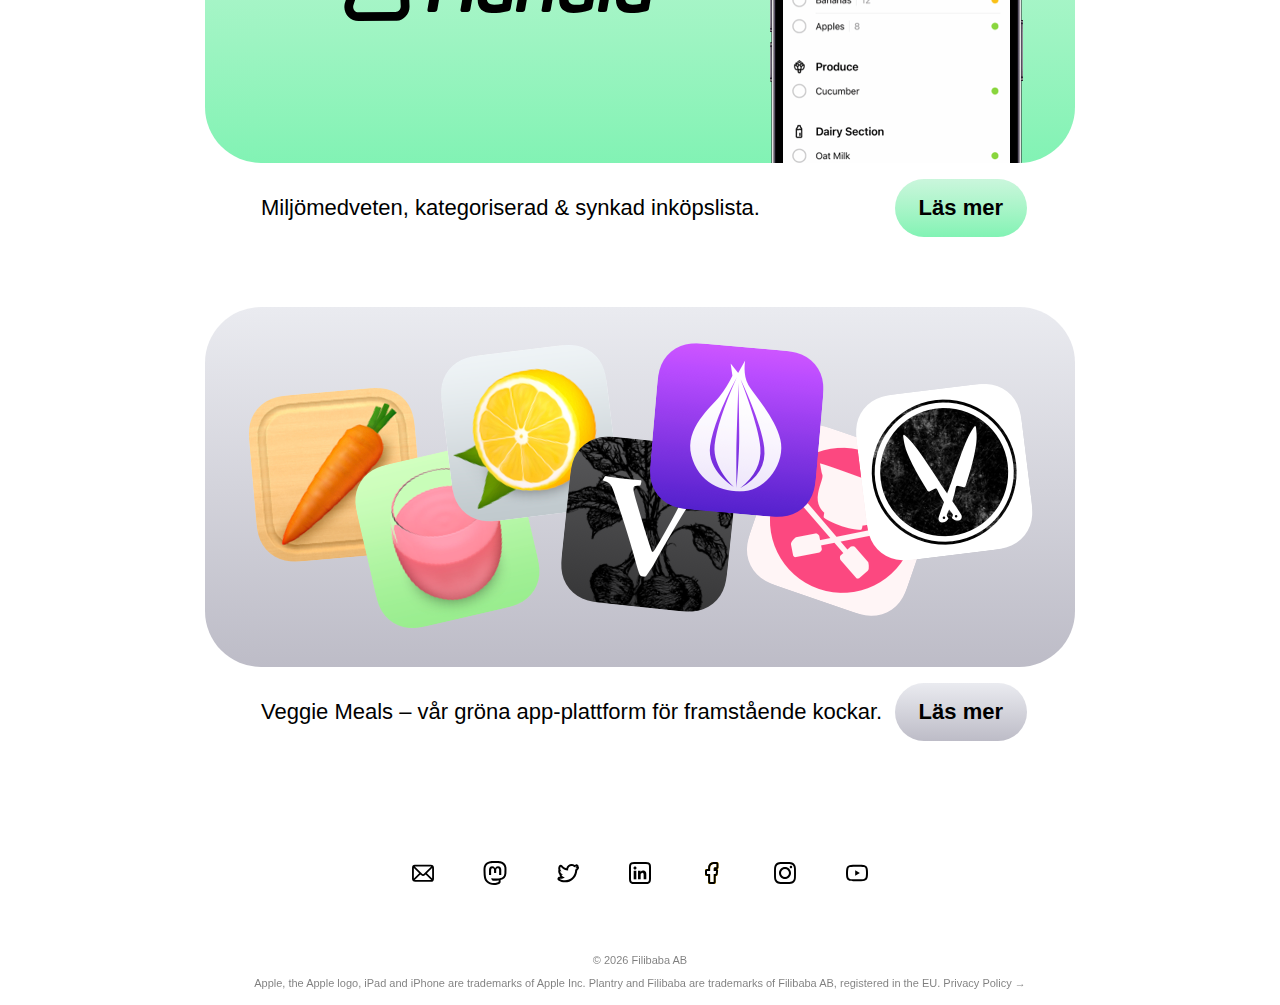
==== commit a08a7bb3: "Copy tweaks" ====
--- a/se/index.html
+++ b/se/index.html
@@ -36,7 +36,7 @@
         <a href="index.html"><div class="site-nav-regular site-nav-active">Appar</div></a>
         <a href="creators.html" class="site-nav-regular">Jobb</a>
         <a href="about.html" class="site-nav-regular">Om oss</a>
-        <a href="../index.html" class="site-nav-regular">🇺🇸 EN</a>
+        <a href="../index.html" class="site-nav-regular">In English 🇺🇸</a>
       </div>
     </div>
   
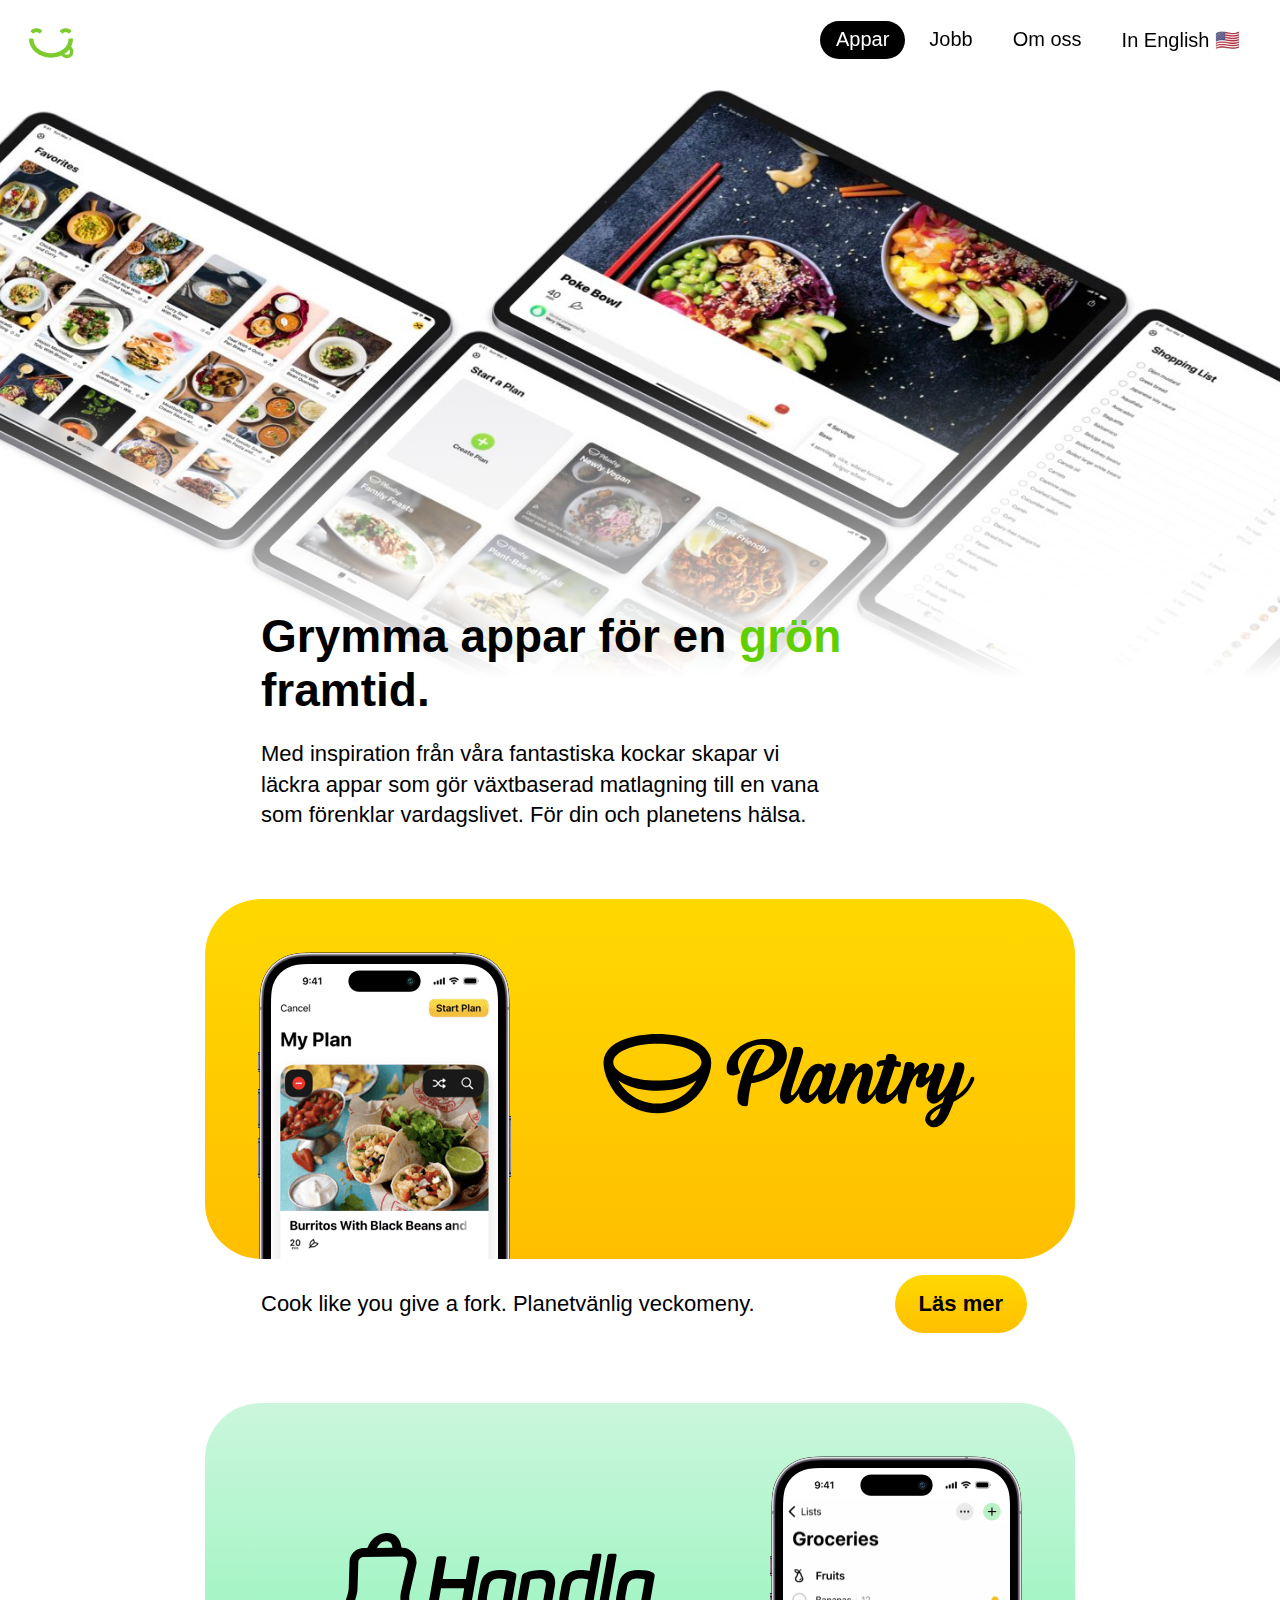
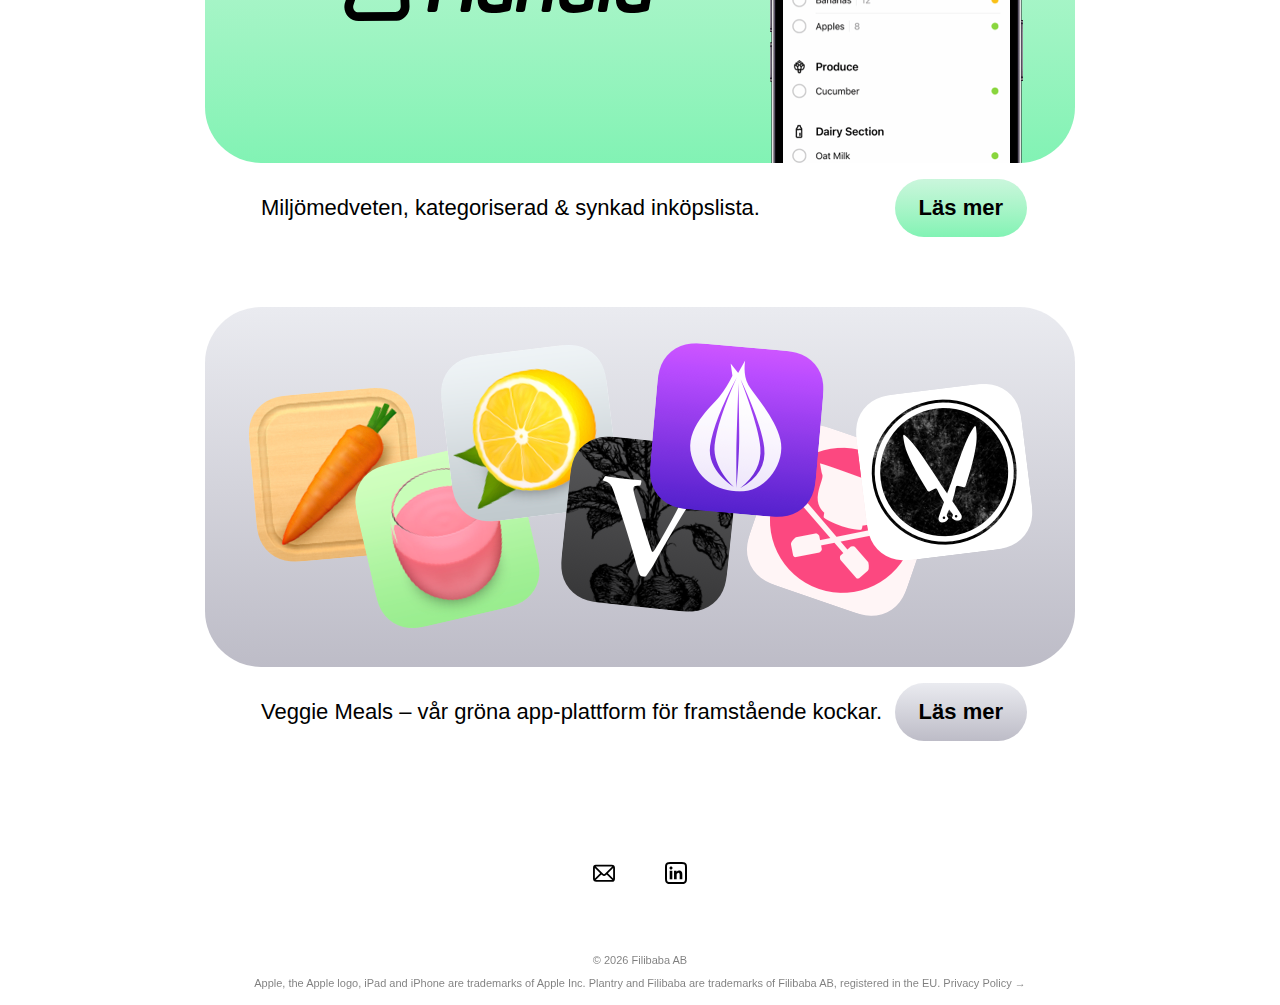
==== commit d59f706d: "Reduce social channels" ====
--- a/se/index.html
+++ b/se/index.html
@@ -111,12 +111,7 @@
     <footer>  
       <div class="social-footer invertInDarkMode">
 				<a href="mailto:hello@filibaba.com"><img src="../gfx/socialEmail.svg" alt="Email" width="24" height="24"></a>
-				<a href="https://mastodon.social/@filibaba"><img src="../gfx/socialDon.svg" alt="Mastodon" width="24" height="24"></a>
-				<a href="http://twitter.com/filibaba"><img src="../gfx/socialTwitter.svg" alt="Twitter" width="24" height="24"></a>
         <a href="https://www.linkedin.com/company/filibaba/"><img src="../gfx/socialLinkedIn.svg" alt="LinkedIn" width="24" height="24"></a>
-				<a href="https://www.facebook.com/filibaba"><img src="../gfx/socialFacebook.svg" alt="Facebook" width="24" height="24"></a>
-				<a href="https://www.instagram.com/filibabaapps/"><img src="../gfx/socialInstagram.svg" alt="Instagram" width="24" height="24"></a>
-				<a href="https://www.youtube.com/user/FilibabaHB"><img src="../gfx/socialYouTube.svg" alt="YouTube" width="24" height="24"></a>
       </div>      
     
       <p class="copyright">
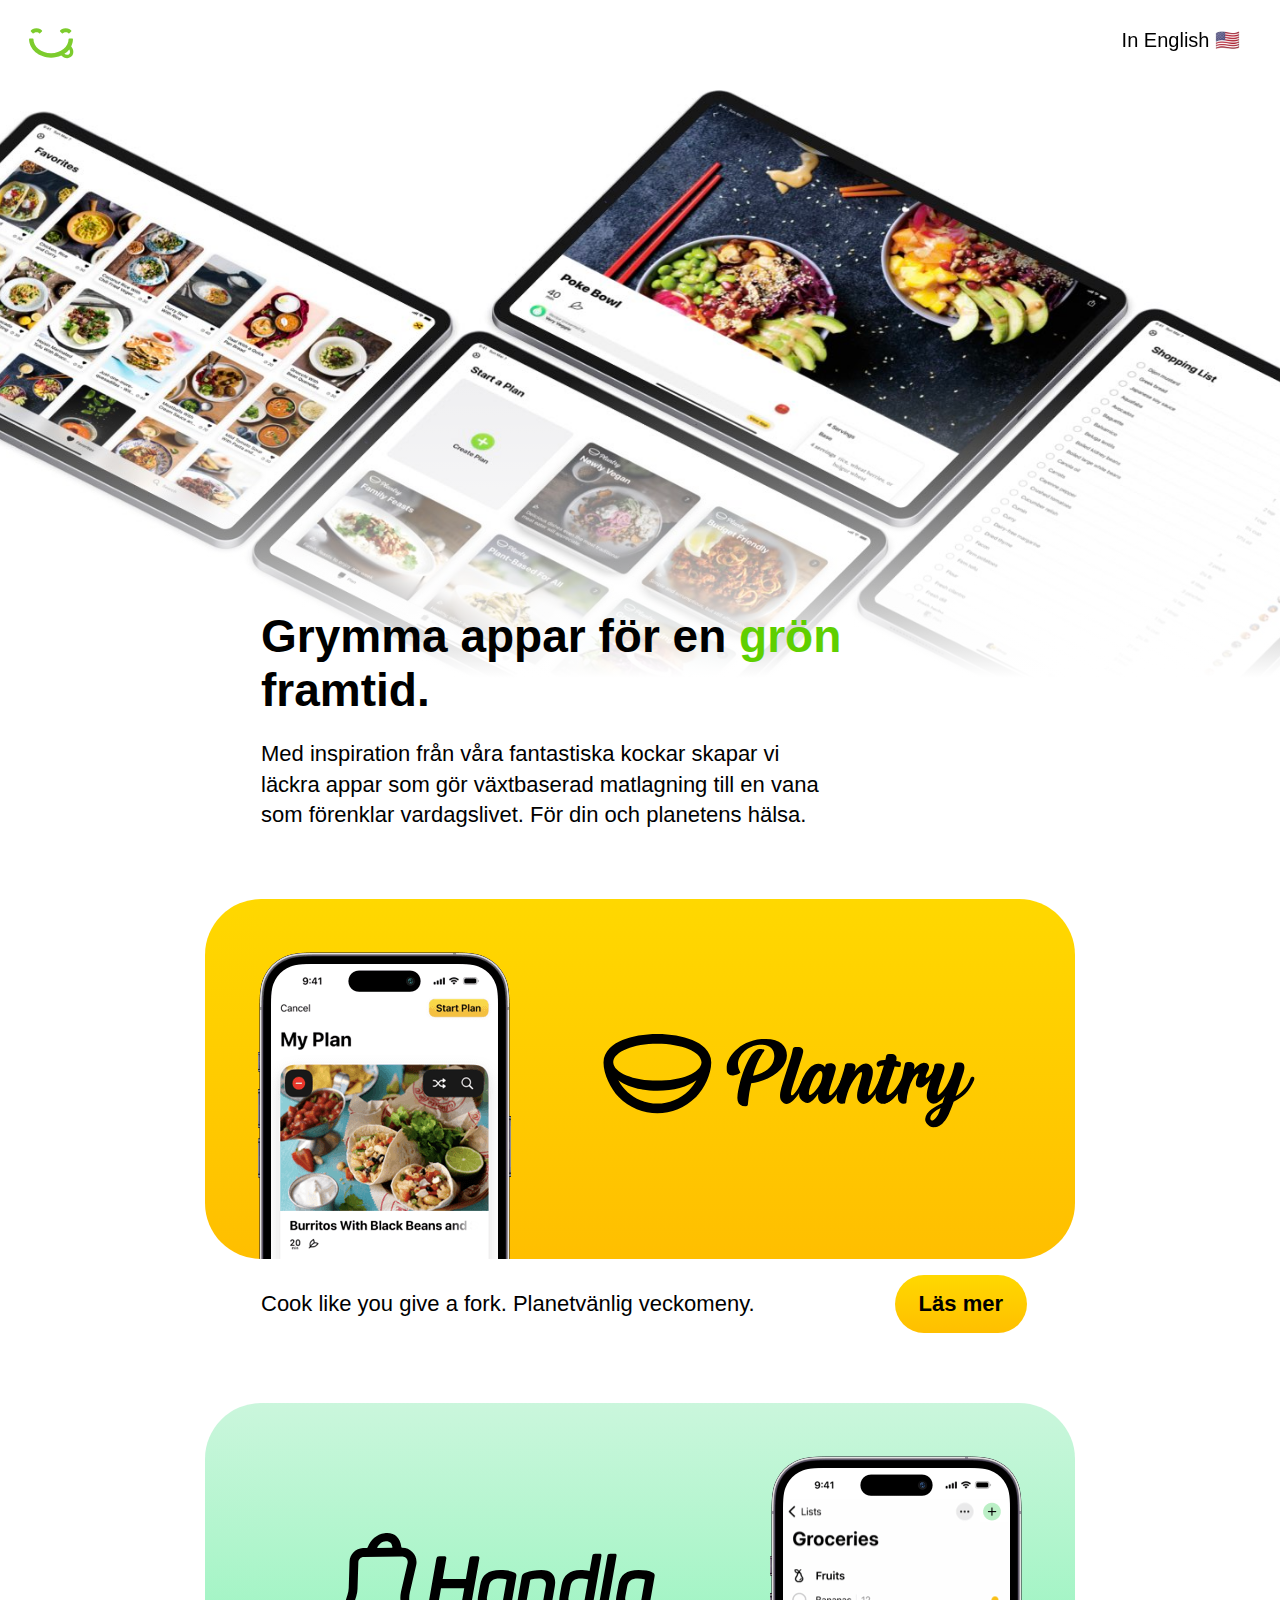
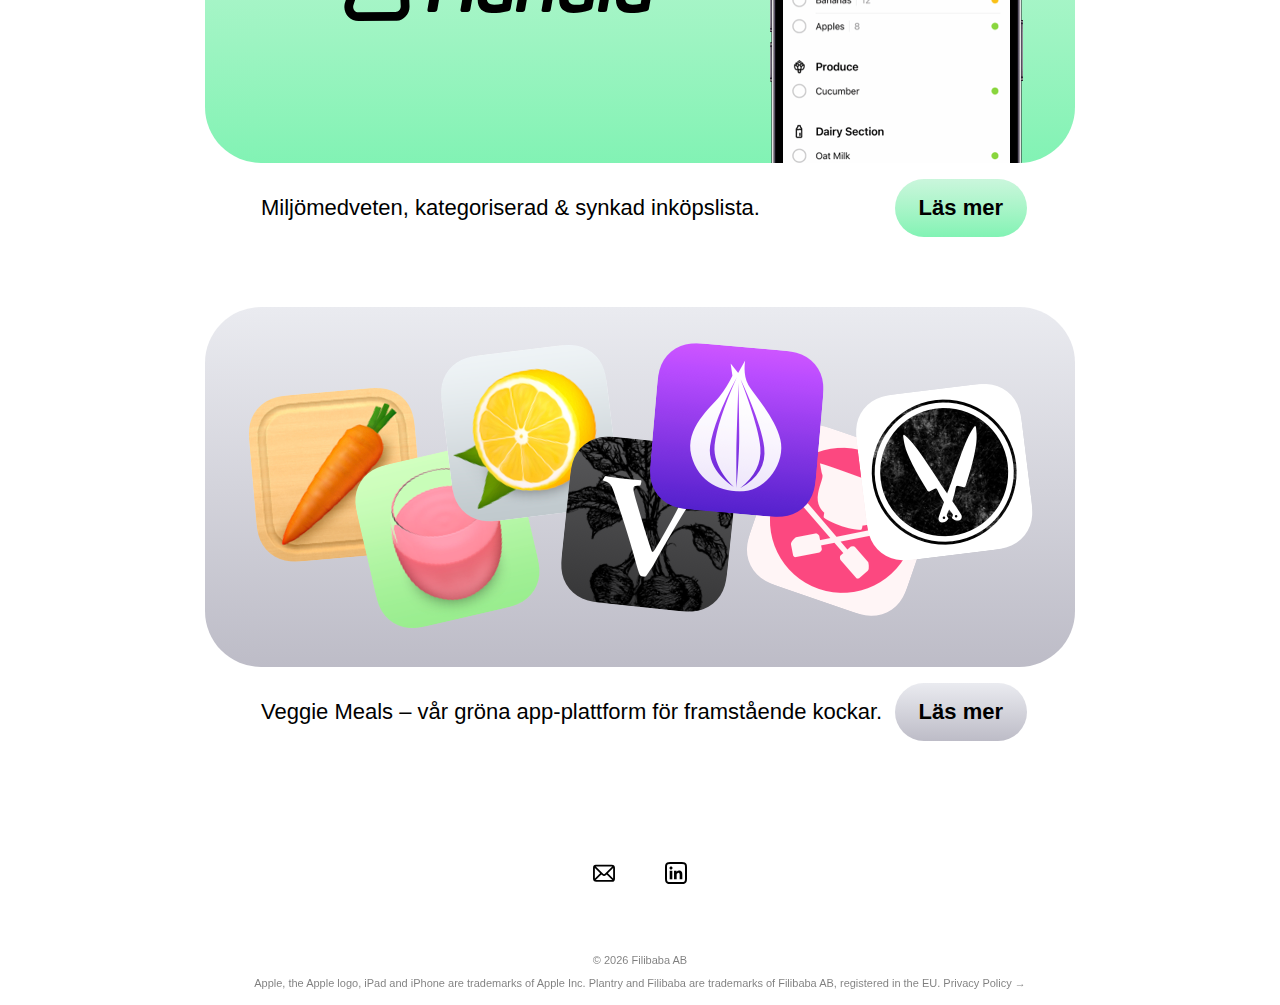
==== commit 53ae11cf: "Remove navigation" ====
--- a/se/index.html
+++ b/se/index.html
@@ -33,9 +33,6 @@
         <a href="index.html" class="filibaba-logo"><img src="../gfx/filibaba.svg" alt="Filibaba logo"></a>
       </div>
       <div class="site-nav-right">
-        <a href="index.html"><div class="site-nav-regular site-nav-active">Appar</div></a>
-        <a href="creators.html" class="site-nav-regular">Jobb</a>
-        <a href="about.html" class="site-nav-regular">Om oss</a>
         <a href="../index.html" class="site-nav-regular">In English 🇺🇸</a>
       </div>
     </div>
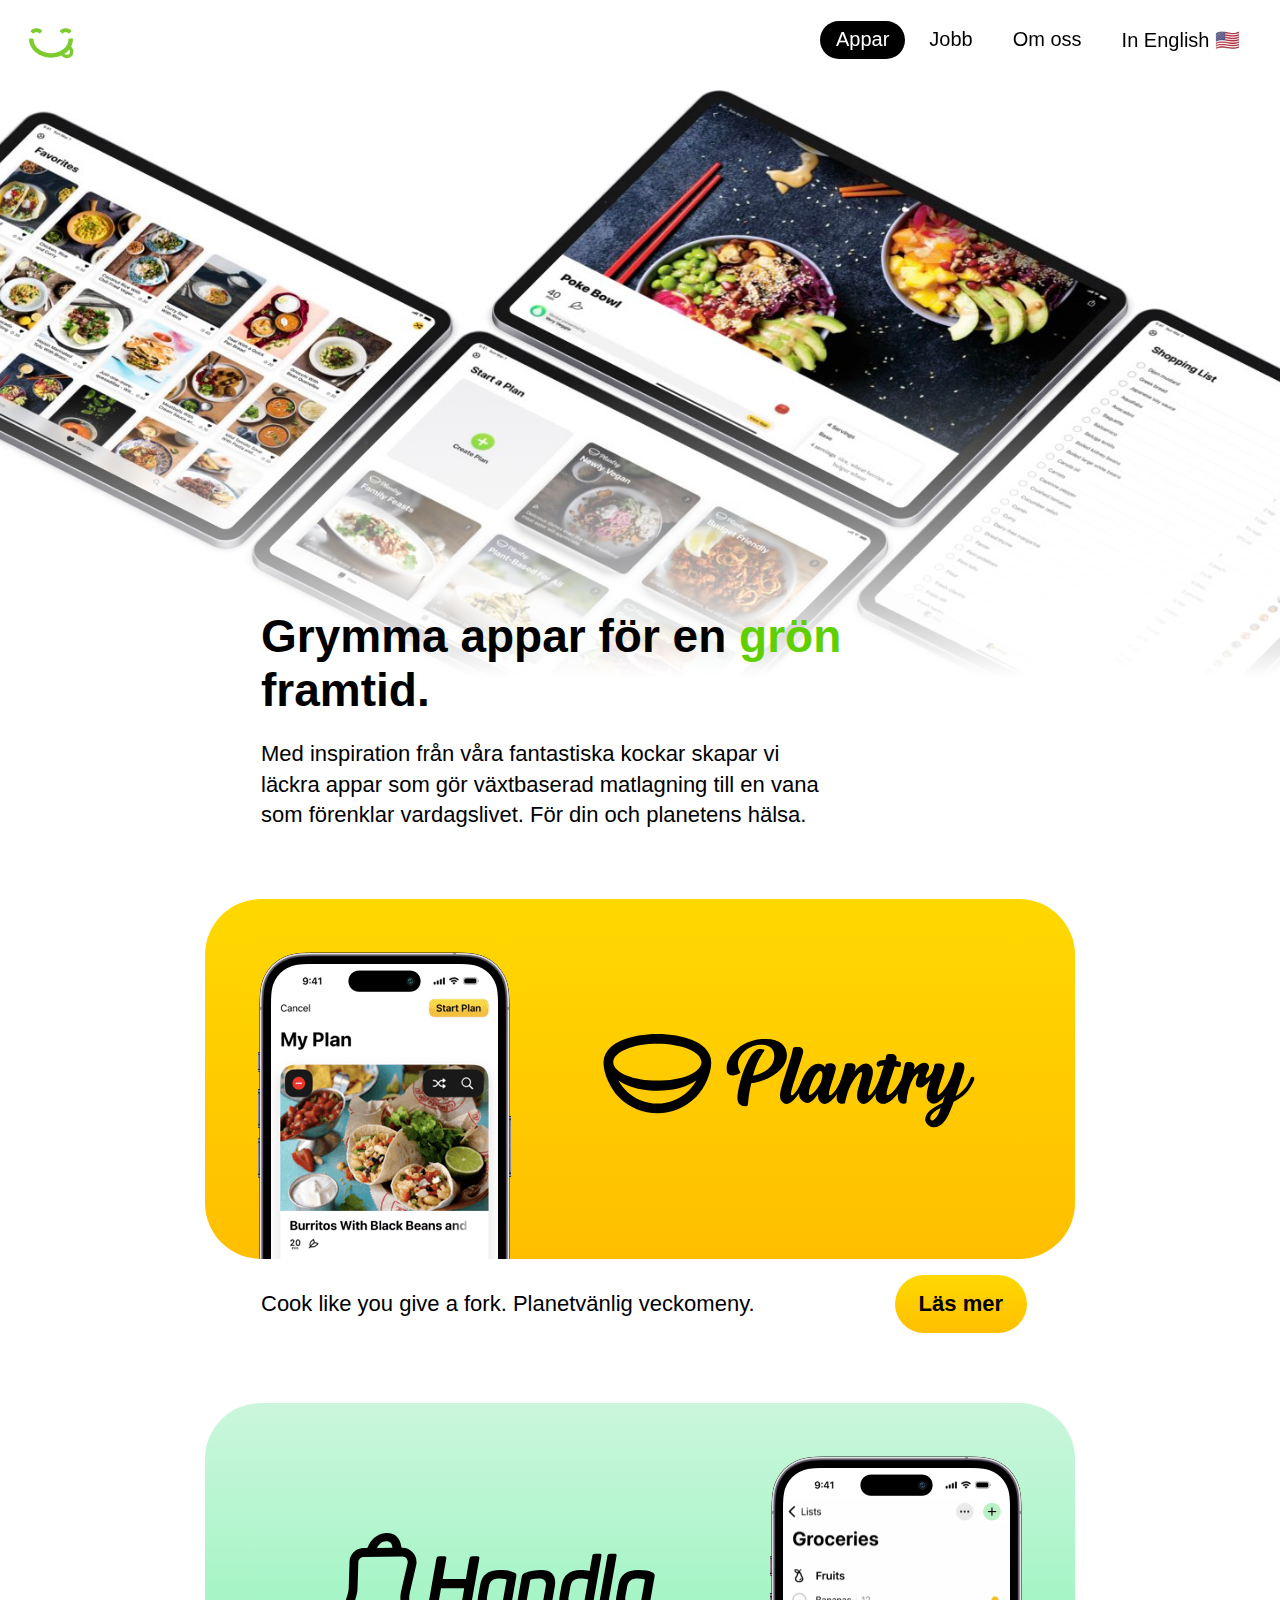
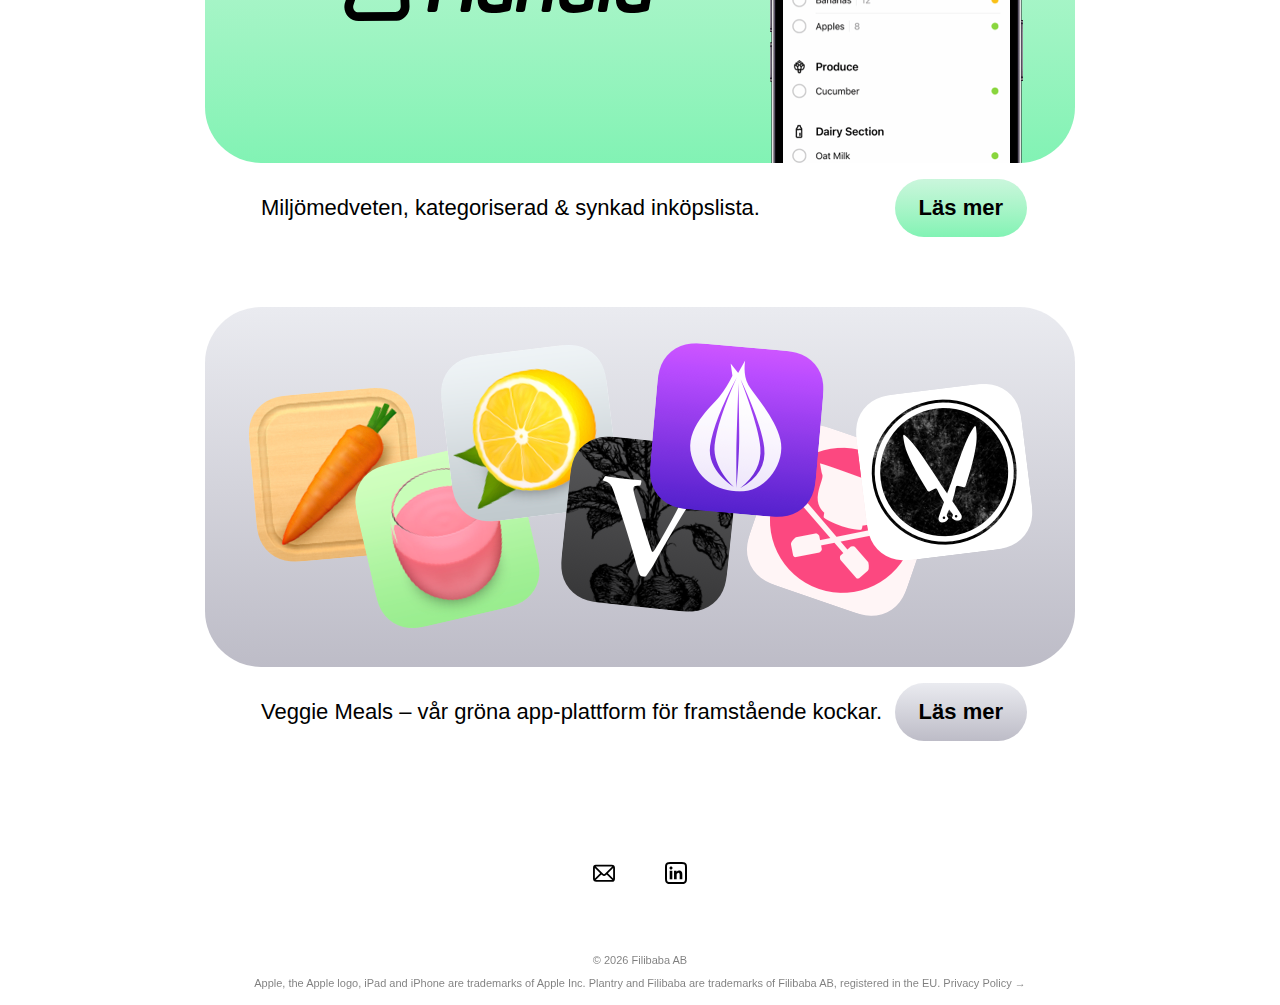
==== commit 98ea0dfc: "Revert "Remove navigation"" ====
--- a/se/index.html
+++ b/se/index.html
@@ -33,6 +33,9 @@
         <a href="index.html" class="filibaba-logo"><img src="../gfx/filibaba.svg" alt="Filibaba logo"></a>
       </div>
       <div class="site-nav-right">
+        <a href="index.html"><div class="site-nav-regular site-nav-active">Appar</div></a>
+        <a href="creators.html" class="site-nav-regular">Jobb</a>
+        <a href="about.html" class="site-nav-regular">Om oss</a>
         <a href="../index.html" class="site-nav-regular">In English 🇺🇸</a>
       </div>
     </div>
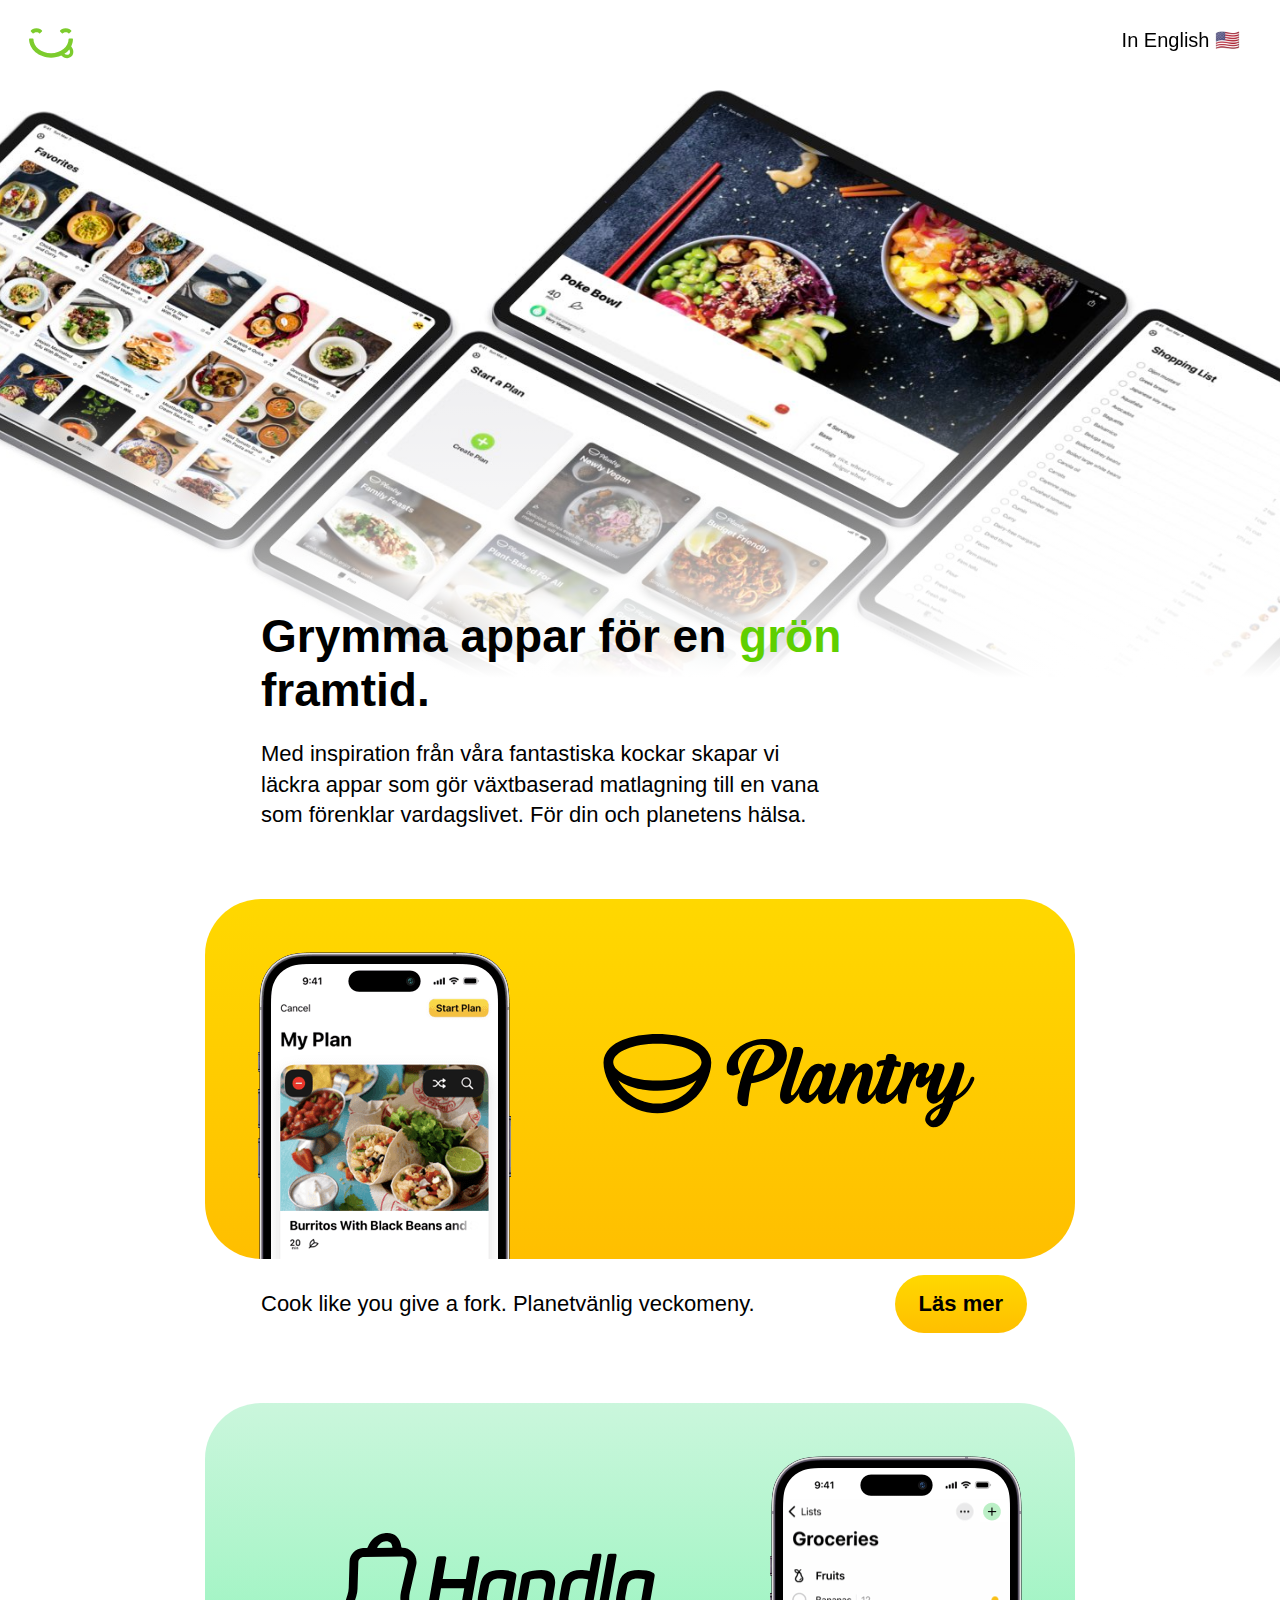
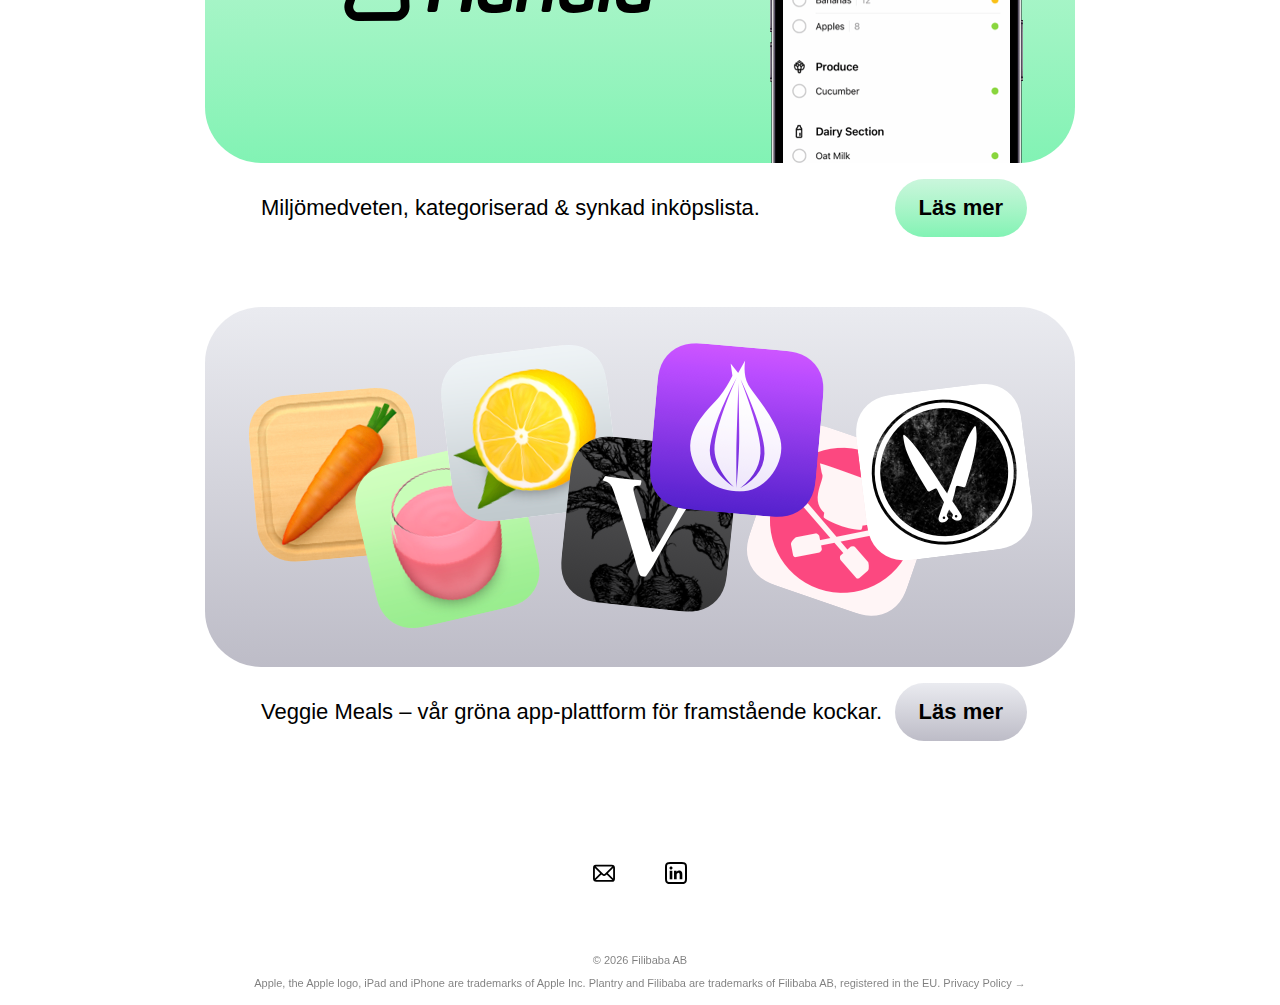
==== commit 10e338b2: "Reapply "Remove navigation"" ====
--- a/se/index.html
+++ b/se/index.html
@@ -33,9 +33,6 @@
         <a href="index.html" class="filibaba-logo"><img src="../gfx/filibaba.svg" alt="Filibaba logo"></a>
       </div>
       <div class="site-nav-right">
-        <a href="index.html"><div class="site-nav-regular site-nav-active">Appar</div></a>
-        <a href="creators.html" class="site-nav-regular">Jobb</a>
-        <a href="about.html" class="site-nav-regular">Om oss</a>
         <a href="../index.html" class="site-nav-regular">In English 🇺🇸</a>
       </div>
     </div>
